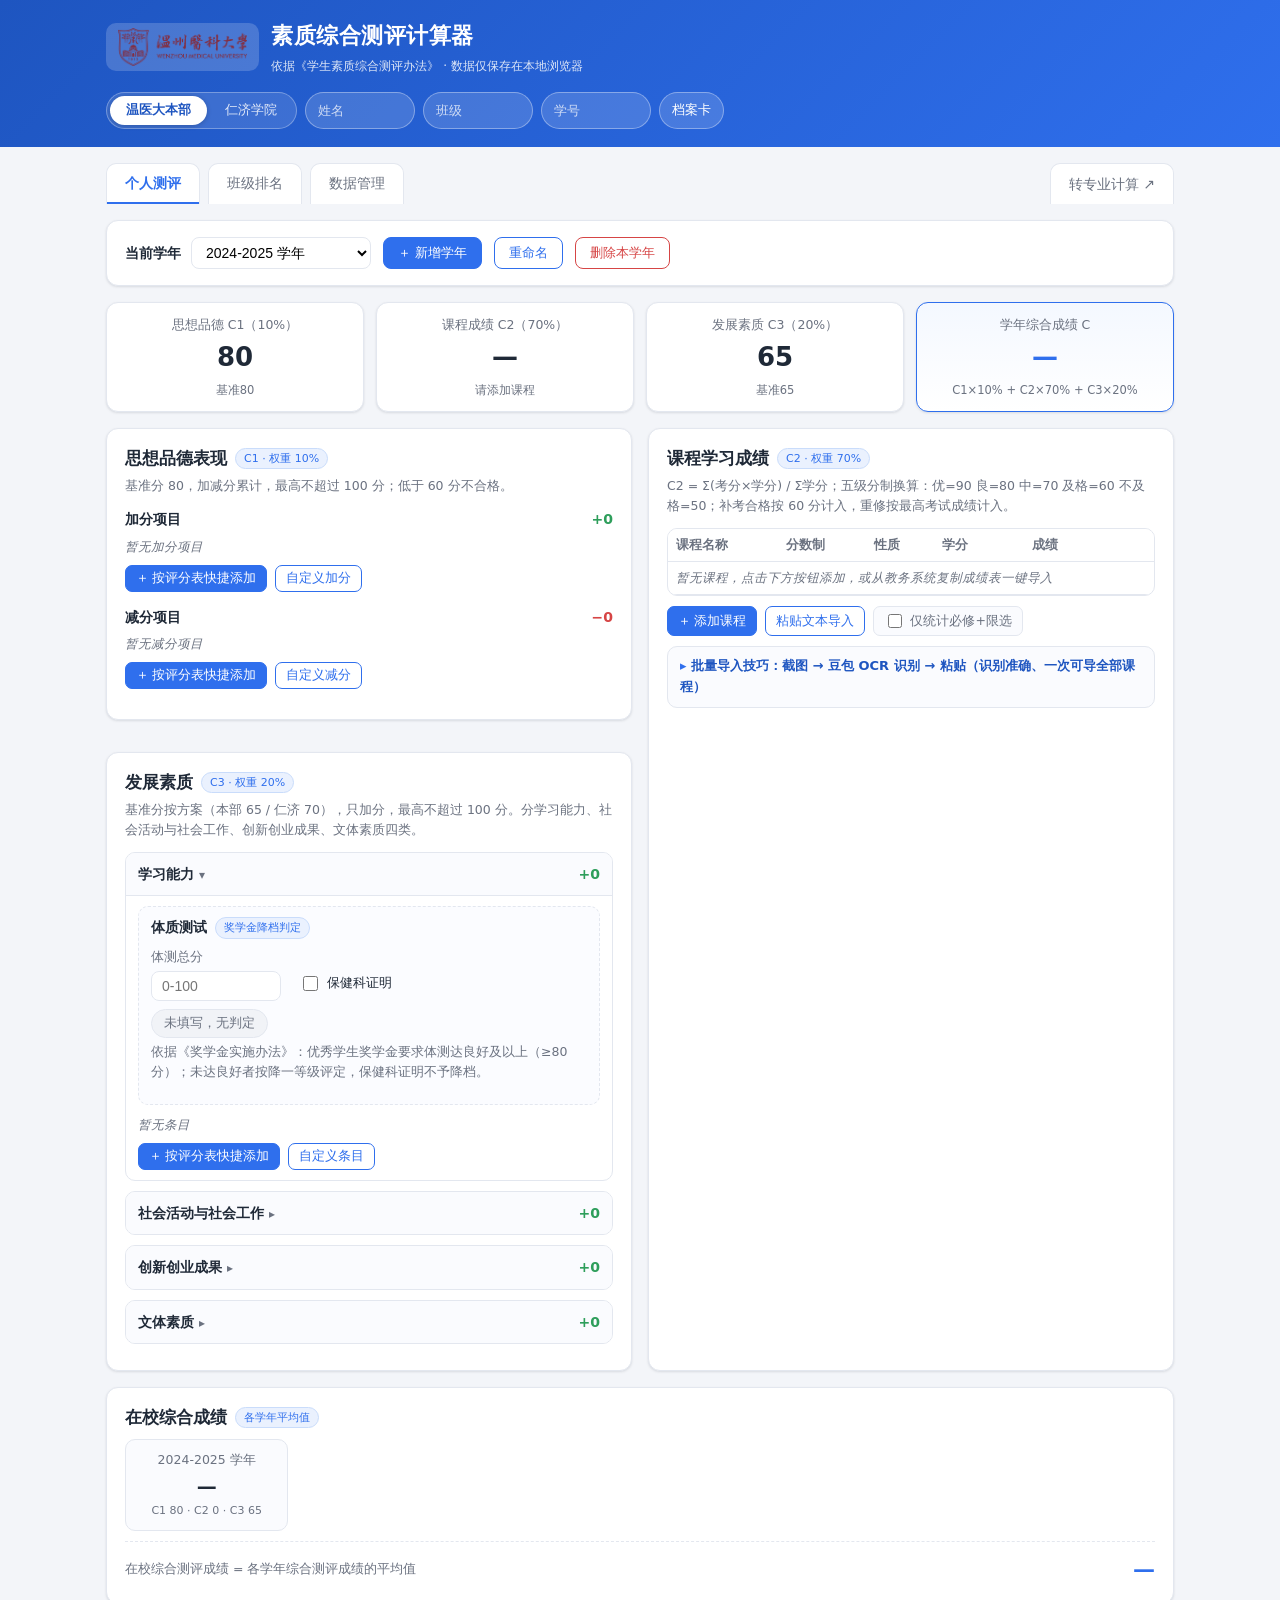
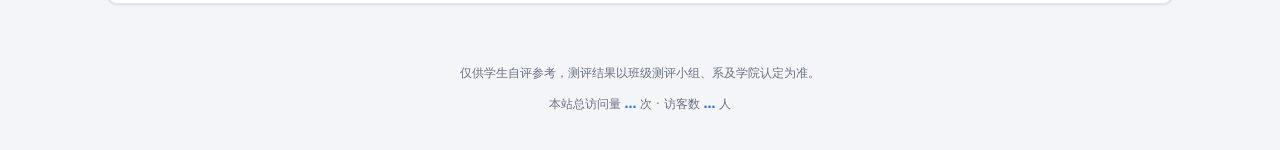
==== index.html @ 92789740 "feat: 接入不蒜子访问统计（PV/UV 显示于页脚）" ====
<!DOCTYPE html>
<html lang="zh-CN">
<head>
  <meta charset="UTF-8">
  <meta name="viewport" content="width=device-width, initial-scale=1.0">
  <title>学生素质综合测评计算器</title>
  <link rel="icon" href="resource/红色透明底方图.png">
  <link rel="stylesheet" href="css/style.css">
</head>
<body>
  <header class="topbar">
    <div class="wrap topbar-inner">
      <div class="brand">
        <img class="logo" src="resource/红色透明底长图.png" alt="温州医科大学校徽">
        <div class="brand-titles">
          <h1>素质综合测评计算器</h1>
          <p class="sub">依据《学生素质综合测评办法》 · 数据仅保存在本地浏览器</p>
        </div>
      </div>
      <div class="profile">
        <div class="seg" id="scheme-select" role="radiogroup" aria-label="选择测评方案（评分表、基准分随方案切换）">
          <label class="seg-option">
            <input type="radio" name="scheme" value="benbu">
            <span>温医大本部</span>
          </label>
          <label class="seg-option">
            <input type="radio" name="scheme" value="renji">
            <span>仁济学院</span>
          </label>
        </div>
        <input type="text" id="profile-name" placeholder="姓名" maxlength="20" title="姓名">
        <input type="text" id="profile-class" placeholder="班级" maxlength="30" title="班级">
        <input type="text" id="profile-id" placeholder="学号" maxlength="20" title="学号">
        <button class="top-btn" id="btn-open-archive" type="button" title="个人档案卡：建立 / 载入 / 导入">档案卡</button>
      </div>
    </div>
  </header>

  <nav class="tabs wrap">
    <button class="tab-btn active" data-tab="assess">个人测评</button>
    <button class="tab-btn" data-tab="rank">班级排名</button>
    <button class="tab-btn" data-tab="manage">数据管理</button>
    <a class="tab-btn" href="transfer.html" title="转专业考核计算器（本部各学院 / 仁济学院）">转专业计算 ↗</a>
  </nav>

  <main class="wrap">
    <!-- ============ Tab 1 个人测评 ============ -->
    <section id="tab-assess" class="tab-pane active">
      <div class="year-bar card">
        <label for="year-select">当前学年</label>
        <select id="year-select"></select>
        <button class="btn" id="btn-add-year" type="button">＋ 新增学年</button>
        <button class="btn ghost" id="btn-rename-year" type="button">重命名</button>
        <button class="btn danger ghost" id="btn-del-year" type="button">删除本学年</button>
      </div>

      <!-- 学年结果概览 -->
      <div class="result-grid" id="year-overview"></div>

      <div class="cols">
        <!-- C1 -->
        <div class="card section" id="section-c1">
          <h2>思想品德表现 <span class="tag">C1 · 权重 10%</span></h2>
          <p class="hint">基准分 80，加减分累计，最高不超过 100 分；低于 60 分不合格。</p>
          <div class="sub-block">
            <div class="sub-head">
              <h3>加分项目</h3>
              <span class="mini-total" id="c1-add-total">+0</span>
            </div>
            <div class="items" id="c1-add-list"></div>
            <div class="row-actions">
              <button class="btn small" data-quick="c1_add" type="button">＋ 按评分表快捷添加</button>
              <button class="btn small ghost" data-custom="c1_add" type="button">自定义加分</button>
            </div>
          </div>
          <div class="sub-block">
            <div class="sub-head">
              <h3>减分项目</h3>
              <span class="mini-total minus" id="c1-sub-total">−0</span>
            </div>
            <div class="items" id="c1-sub-list"></div>
            <div class="row-actions">
              <button class="btn small" data-quick="c1_sub" type="button">＋ 按评分表快捷添加</button>
              <button class="btn small ghost" data-custom="c1_sub" type="button">自定义减分</button>
            </div>
          </div>
        </div>

        <!-- C2 -->
        <div class="card section" id="section-c2">
          <h2>课程学习成绩 <span class="tag">C2 · 权重 70%</span></h2>
          <p class="hint">C2 = Σ(考分×学分) / Σ学分；五级分制换算：优=90 良=80 中=70 及格=60 不及格=50；补考合格按 60 分计入，重修按最高考试成绩计入。</p>
          <div class="course-table-wrap">
            <table class="course-table">
              <thead>
                <tr>
                  <th>课程名称</th>
                  <th>分数制</th>
                  <th>性质</th>
                  <th class="num">学分</th>
                  <th class="num">成绩</th>
                  <th class="op"></th>
                </tr>
              </thead>
              <tbody id="course-body"></tbody>
            </table>
          </div>
          <div class="row-actions">
            <button class="btn small" id="btn-add-course" type="button">＋ 添加课程</button>
            <button class="btn small ghost" id="btn-import-jw" type="button">粘贴文本导入</button>
            <label class="c2-onlyreq" title="与教务系统导出/测评口径一致：排除任意选修课">
              <input type="checkbox" id="c2-only-required"> 仅统计必修+限选
            </label>
          </div>
          <div class="c2-stat" id="c2-stat"></div>
          <details class="batch-help" id="batch-help">
            <summary>批量导入技巧：截图 → 豆包 OCR 识别 → 粘贴（识别准确、一次可导全部课程）</summary>
            <div class="batch-help-body">
              <ol class="batch-steps">
                <li>在教务系统"学生成绩查询"页截图（务必包含表头行，可整页截图）</li>
                <li>打开豆包（www.doubao.com），把截图发过去，并粘贴下方提示词（可一键复制）</li>
                <li>豆包会输出制表符分隔的成绩表，全选复制</li>
                <li>回到本页 → 点"粘贴文本导入" → Ctrl+V 粘贴 → 自动解析导入</li>
              </ol>
              <div class="prompt-actions">
                <button class="btn small" id="btn-copy-prompt" type="button">一键复制提示词</button>
                <button class="btn small ghost" id="btn-toggle-prompt" type="button">查看 / 收起提示词</button>
              </div>
              <pre class="prompt-text" id="ocr-prompt-text" hidden></pre>
              <p class="hint" id="prompt-copied-msg" style="color:var(--ok);margin-top:6px"></p>
            </div>
          </details>
        </div>

        <!-- C3 -->
        <div class="card section" id="section-c3">
          <h2>发展素质 <span class="tag">C3 · 权重 20%</span></h2>
          <p class="hint">基准分按方案（本部 65 / 仁济 70），只加分，最高不超过 100 分。分学习能力、社会活动与社会工作、创新创业成果、文体素质四类。</p>
          <div id="c3-cats"></div>
        </div>
      </div>

      <div class="card overall-card">
        <h2>在校综合成绩 <span class="tag">各学年平均值</span></h2>
        <div id="overall-result"></div>
      </div>
    </section>

    <!-- ============ Tab 2 班级排名 ============ -->
    <section id="tab-rank" class="tab-pane">
      <div class="card">
        <h2>班级测评排名（简易版）</h2>
        <p class="hint">
          录入本班同学姓名与综合测评总分（或从"个人测评"当前学年总分一键带入本人成绩），自动按总分降序排出名次，相同分数并列。
          计算总分的方法：C = C1×10% + C2×70% + C3×20%，见"个人测评"页。
        </p>
        <div class="rank-form">
          <input type="text" id="rank-name" placeholder="姓名" maxlength="20">
          <input type="number" id="rank-total" placeholder="综合总分（如 85.6）" min="0" max="100" step="0.1">
          <button class="btn" id="btn-rank-add" type="button">添加</button>
          <button class="btn ghost" id="btn-rank-me" type="button">带入我的当前学年成绩</button>
          <button class="btn danger ghost" id="btn-rank-clear" type="button">清空</button>
        </div>
        <table class="rank-table">
          <thead>
            <tr><th class="num">名次</th><th>姓名</th><th class="num">总分</th><th class="op"></th></tr>
          </thead>
          <tbody id="rank-body"></tbody>
        </table>
        <p class="hint" id="rank-empty">暂无成员，请先添加。</p>
      </div>
    </section>

    <!-- ============ Tab 3 数据管理 ============ -->
    <section id="tab-manage" class="tab-pane">
      <div class="card">
        <h2>数据管理</h2>
        <p class="hint">
          所有数据保存在本浏览器 localStorage 中，不会上传到任何服务器。建议定期导出备份，或用于在另一台设备上继续使用。
        </p>
        <div class="manage-actions">
          <button class="btn" id="btn-export" type="button">导出 JSON 备份</button>
          <label class="btn ghost file-label">
            导入 JSON 恢复
            <input type="file" id="import-file" accept=".json,application/json" hidden>
          </label>
          <button class="btn danger" id="btn-wipe" type="button">清空全部数据</button>
        </div>
        <p class="hint" id="manage-msg"></p>
        <h3>计算公式速览</h3>
        <ul class="formula-list">
          <li>C1 思想品德表现 = min(100, 80 + 加分 − 减分)，合格线 60。</li>
          <li>C2 课程学习成绩 = Σ(考分 × 学分) / Σ学分（学分加权平均分）。</li>
          <li>C3 发展素质 = min(100, 基准分 + 各类加分)，基准分：本部 65 / 仁济 70。</li>
          <li>学年综合测评成绩 C = C1×10% + C2×70% + C3×20%。</li>
          <li>在校综合测评成绩 = 各学年综合测评成绩的平均值。</li>
        </ul>
      </div>

      <div class="card">
        <h2>个人档案卡 <span class="tag">建立 / 载入 / 导入</span></h2>
        <p class="hint">
          把当前数据（个人信息、测评方案、各学年成绩、班级排名）保存为一张「档案卡」，之后可随时载入或导出；也适合多位同学共用一台设备时分别建档。
        </p>
        <div class="manage-actions">
          <button class="btn" id="btn-manage-archive" type="button">打开档案卡</button>
        </div>
      </div>
    </section>
  </main>

  <!-- ============ 快捷添加模态框 ============ -->
  <div class="modal-mask" id="quick-modal" hidden>
    <div class="modal" role="dialog" aria-modal="true">
      <div class="modal-head">
        <h3 id="quick-modal-title">按评分表快捷添加</h3>
        <button class="modal-close" id="quick-modal-close" type="button" aria-label="关闭">×</button>
      </div>
      <div class="modal-body" id="quick-modal-body"></div>
      <div class="modal-foot">
        <button class="btn ghost" id="quick-modal-cancel" type="button">关闭</button>
      </div>
    </div>
  </div>

  <!-- ============ 自定义条目模态框 ============ -->
  <div class="modal-mask" id="custom-modal" hidden>
    <div class="modal small" role="dialog" aria-modal="true">
      <div class="modal-head">
        <h3 id="custom-modal-title">自定义条目</h3>
        <button class="modal-close" id="custom-modal-close" type="button" aria-label="关闭">×</button>
      </div>
      <div class="modal-body">
        <label class="field">
          <span>项目名称</span>
          <input type="text" id="custom-name" placeholder="如：校级大创项目结题" maxlength="60">
        </label>
        <label class="field">
          <span>分值</span>
          <input type="number" id="custom-points" placeholder="加分填正数，减分填负数" step="0.5">
        </label>
      </div>
      <div class="modal-foot">
        <button class="btn ghost" id="custom-modal-cancel" type="button">取消</button>
        <button class="btn" id="custom-modal-ok" type="button">添加</button>
      </div>
    </div>
  </div>

  <!-- 五级分制成绩提示 -->
  <datalist id="grade-list">
    <option value="优"></option>
    <option value="良"></option>
    <option value="中"></option>
    <option value="及格"></option>
    <option value="不及格"></option>
  </datalist>

  <!-- ============ 教务系统导入模态框 ============ -->
  <div class="modal-mask" id="import-modal" hidden>
    <div class="modal" role="dialog" aria-modal="true">
      <div class="modal-head">
        <h3>从教务系统导入课程</h3>
        <button class="modal-close" id="import-modal-close" type="button" aria-label="关闭">×</button>
      </div>
      <div class="modal-body">
        <p class="hint">
          在教务系统"学生成绩查询"页选中整个成绩表格（先点页面空白处 Ctrl+A 全选，再 Ctrl+C），粘贴到下方后点击"解析并导入"。
          自动识别课程名称、学分、成绩、课程性质（必修/限选/任选）；同一课程重复粘贴会自动跳过。
        </p>
        <textarea id="import-text" rows="8" placeholder="粘贴教务系统复制的成绩表格…" spellcheck="false"></textarea>
        <div id="import-result" class="import-result"></div>
      </div>
      <div class="modal-foot">
        <button class="btn ghost" id="import-modal-cancel" type="button">取消</button>
        <button class="btn" id="import-modal-ok" type="button">解析并导入</button>
      </div>
    </div>
  </div>

  <!-- ============ 个人档案卡模态框 ============ -->
  <div class="modal-mask" id="archive-modal" hidden>
    <div class="modal" role="dialog" aria-modal="true">
      <div class="modal-head">
        <h3>个人档案卡</h3>
        <button class="modal-close" id="archive-modal-close" type="button" aria-label="关闭">×</button>
      </div>
      <div class="modal-body">
        <p class="hint">
          把当前数据保存为一张「档案卡」，随时载入（覆盖当前数据）或导出；也可导入他人分享的档案卡 JSON。
        </p>
        <div class="archive-bar">
          <input type="text" id="archive-name" placeholder="档案名称，如：本人 · 大一" maxlength="30">
          <button class="btn" id="btn-archive-save" type="button">建立档案</button>
          <button class="btn ghost" id="btn-archive-sync" type="button" disabled>同步到当前档案</button>
          <label class="btn ghost file-label">
            导入档案卡文件
            <input type="file" id="archive-file" accept=".json,application/json" hidden>
          </label>
        </div>
        <div class="archive-current" id="archive-current"></div>
        <div class="archive-list" id="archive-list"></div>
        <p class="hint archive-msg" id="archive-msg"></p>
      </div>
      <div class="modal-foot">
        <button class="btn ghost" id="archive-modal-cancel" type="button">关闭</button>
      </div>
    </div>
  </div>

  <footer class="wrap footer">
    <p>仅供学生自评参考，测评结果以班级测评小组、系及学院认定为准。</p>
    <p class="site-stat">本站总访问量 <span id="busuanzi_value_site_pv">…</span> 次 · 访客数 <span id="busuanzi_value_site_uv">…</span> 人</p>
  </footer>

  <script async src="//busuanzi.ibruce.info/busuanzi/2.3/busuanzi.pure.mini.js"></script>
  <script src="js/data.js"></script>
  <script src="js/calc.js"></script>
  <script src="js/storage.js"></script>
  <script src="js/app.js"></script>
</body>
</html>
---- css/style.css ----
/* =========================================================================
 * style.css — 素质综合测评计算器
 * ========================================================================= */

:root {
  --primary: #2f6fed;
  --primary-dark: #1e55c0;
  --danger: #d64545;
  --ok: #2e9e5b;
  --warn: #d97706;
  --bg: #f3f5f9;
  --card: #ffffff;
  --line: #e3e7ef;
  --text: #1f2937;
  --text-soft: #6b7280;
  --radius: 12px;
  --shadow: 0 1px 3px rgba(16, 24, 40, .08), 0 1px 2px rgba(16, 24, 40, .04);
}

* { box-sizing: border-box; }

html, body { margin: 0; padding: 0; }

body {
  font-family: "PingFang SC", "Microsoft YaHei", "Segoe UI", system-ui, -apple-system, sans-serif;
  background: var(--bg);
  color: var(--text);
  font-size: 14px;
  line-height: 1.6;
}

.wrap { max-width: 1100px; margin: 0 auto; padding: 0 16px; }

/* ---------- 顶栏 ---------- */
.topbar { background: linear-gradient(135deg, #1e55c0 0%, #2f6fed 100%); color: #fff; padding: 18px 0; }
.topbar-inner { display: flex; justify-content: space-between; align-items: center; gap: 16px; flex-wrap: wrap; }
.brand { display: flex; align-items: center; gap: 12px; }
.brand .logo { height: 48px; width: auto; flex: none; object-fit: contain; background: rgba(255,255,255,.18); border-radius: 10px; padding: 5px 12px; }
.brand-titles { min-width: 0; }
.brand h1 { margin: 0; font-size: 22px; letter-spacing: .5px; }
.brand .sub { margin: 4px 0 0; font-size: 12px; opacity: .85; }
.profile { display: flex; gap: 8px; flex-wrap: wrap; }
.profile input {
  border: 1px solid rgba(255,255,255,.35); background: rgba(255,255,255,.15); color: #fff;
  border-radius: 999px; padding: 6px 12px; font-size: 13px; width: 110px; outline: none;
}
.profile input::placeholder { color: rgba(255,255,255,.75); }
.profile input:focus { border-color: #fff; background: rgba(255,255,255,.25); }

/* ---------- Tab 导航 ---------- */
.tabs { display: flex; gap: 8px; padding-top: 16px; }
.tab-btn {
  border: 1px solid var(--line); background: var(--card); color: var(--text-soft);
  border-radius: 10px 10px 0 0; padding: 9px 18px; font-size: 14px; cursor: pointer;
  border-bottom: none; font-weight: 500;
}
.tab-btn.active { color: var(--primary); font-weight: 600; box-shadow: 0 -2px 0 var(--primary) inset; }
.tab-pane { display: none; padding: 16px 0 24px; }
.tab-pane.active { display: block; }

/* ---------- 卡片 ---------- */
.card {
  background: var(--card); border: 1px solid var(--line); border-radius: var(--radius);
  box-shadow: var(--shadow); padding: 16px 18px; margin-bottom: 16px;
}
.card h2 { margin: 0 0 4px; font-size: 17px; display: flex; align-items: center; gap: 8px; flex-wrap: wrap; }
.card h3 { margin: 0; font-size: 14px; }
.tag {
  font-size: 11px; font-weight: 500; color: var(--primary);
  background: #eaf1fe; border: 1px solid #c9dcfb; border-radius: 999px; padding: 1px 8px;
}
.hint { color: var(--text-soft); font-size: 12.5px; margin: 4px 0 10px; }

/* ---------- 按钮 ---------- */
.btn {
  border: 1px solid var(--primary); background: var(--primary); color: #fff;
  border-radius: 8px; padding: 6px 14px; font-size: 13px; cursor: pointer; transition: .15s;
}
.btn:hover { background: var(--primary-dark); border-color: var(--primary-dark); }
.btn.ghost { background: transparent; color: var(--primary); }
.btn.ghost:hover { background: #eaf1fe; }
.btn.danger { background: var(--danger); border-color: var(--danger); }
.btn.danger.ghost { background: transparent; color: var(--danger); }
.btn.danger.ghost:hover { background: #fdecec; }
.btn.small { padding: 4px 10px; font-size: 12.5px; border-radius: 7px; }
.btn:disabled { opacity: .5; cursor: not-allowed; }

/* ---------- 学年栏 ---------- */
.year-bar { display: flex; align-items: center; gap: 10px; flex-wrap: wrap; }
.year-bar label { font-weight: 600; }
.year-bar select {
  border: 1px solid var(--line); border-radius: 8px; padding: 6px 10px; font-size: 14px;
  background: #fff; min-width: 180px;
}
.year-bar .btn { margin-left: 2px; }

/* ---------- 结果概览 ---------- */
.result-grid {
  display: grid; grid-template-columns: repeat(4, 1fr); gap: 12px; margin-bottom: 16px;
}
.result-item {
  background: var(--card); border: 1px solid var(--line); border-radius: var(--radius);
  box-shadow: var(--shadow); padding: 12px 14px; text-align: center;
}
.result-item .label { color: var(--text-soft); font-size: 12.5px; }
.result-item .value { font-size: 26px; font-weight: 700; margin-top: 2px; }
.result-item .extra { font-size: 11.5px; color: var(--text-soft); margin-top: 2px; }
.result-item.total { border-color: var(--primary); background: linear-gradient(180deg, #f4f8ff, #fff); }
.result-item.total .value { color: var(--primary); }
.down-badge {
  display: inline-block; margin-left: 8px; padding: 1px 8px; border-radius: 6px;
  background: var(--danger); color: #fff; font-size: 12px; font-weight: 600;
  vertical-align: middle; line-height: 1.6;
}
.result-item.warn { border-color: var(--warn); }
.result-item.warn .value { color: var(--warn); }
.result-item.bad { border-color: var(--danger); }
.result-item.bad .value { color: var(--danger); }

/* ---------- 三卡布局：C1、C3 叠左列，C2 独占右列整高（三卡等宽） ---------- */
.cols {
  display: grid;
  grid-template-columns: 1fr 1fr;
  grid-template-areas:
    "c1 c2"
    "c3 c2";
  gap: 16px;
}
#section-c1 { grid-area: c1; }
#section-c2 { grid-area: c2; }
#section-c3 { grid-area: c3; }
@media (max-width: 900px) {
  .cols {
    grid-template-columns: 1fr;
    grid-template-areas:
      "c1"
      "c2"
      "c3";
  }
}
.section .hint { margin-bottom: 12px; }

/* ---------- 加减分条目 ---------- */
.sub-block { margin-bottom: 14px; }
.sub-head { display: flex; justify-content: space-between; align-items: center; margin-bottom: 6px; }
.mini-total { font-weight: 700; color: var(--ok); }
.mini-total.minus { color: var(--danger); }
.items { display: flex; flex-direction: column; gap: 6px; margin-bottom: 8px; }
.item-row {
  display: flex; align-items: center; gap: 8px; border: 1px solid var(--line);
  border-radius: 8px; padding: 6px 10px; background: #fafbfe;
}
.item-row .item-name { flex: 1; min-width: 0; overflow-wrap: anywhere; }
.item-row .item-points { font-weight: 700; color: var(--ok); white-space: nowrap; }
.item-row.minus .item-points { color: var(--danger); }
.item-row .del {
  border: none; background: none; color: var(--text-soft); cursor: pointer; font-size: 15px;
  padding: 2px 6px; border-radius: 6px;
}
.item-row .del:hover { color: var(--danger); background: #fdecec; }
.row-actions { display: flex; gap: 8px; flex-wrap: wrap; }
.c2-onlyreq {
  display: inline-flex; align-items: center; gap: 5px; font-size: 12.5px; color: var(--text-soft);
  border: 1px solid var(--line); border-radius: 7px; padding: 4px 10px; background: #fafbfe; cursor: pointer;
  user-select: none;
}
.c2-onlyreq input { width: 14px; height: 14px; accent-color: var(--primary); }
.c2-onlyreq:hover { border-color: var(--primary); color: var(--text); }

/* 教务系统导入 */
#import-text {
  width: 100%; border: 1px solid var(--line); border-radius: 8px; padding: 8px 10px;
  font-size: 12.5px; font-family: Consolas, "Courier New", monospace; resize: vertical; box-sizing: border-box;
}
#import-text:focus { outline: none; border-color: var(--primary); }
.import-result { margin-top: 8px; font-size: 12.5px; color: var(--danger); white-space: pre-wrap; }
.import-result.error { color: var(--danger); }


/* 豆包批量导入引导 */
.batch-help {
  margin-top: 10px; border: 1px solid var(--line); border-radius: 10px; background: #fafbfe;
  padding: 0;
}
.batch-help > summary {
  cursor: pointer; padding: 9px 12px; font-size: 13px; color: var(--primary-dark);
  font-weight: 600; user-select: none; list-style: none;
}
.batch-help > summary::before { content: "▸ "; color: var(--primary); }
.batch-help[open] > summary::before { content: "▾ "; }
.batch-help > summary:hover { background: #f2f5fb; border-radius: 10px; }
.batch-help-body { padding: 4px 12px 12px; border-top: 1px dashed var(--line); }
.batch-steps { margin: 8px 0 10px; padding-left: 20px; font-size: 13px; }
.batch-steps li { margin-bottom: 4px; }
.prompt-actions { display: flex; gap: 8px; flex-wrap: wrap; margin-bottom: 8px; }
.prompt-text {
  background: #f6f8fc; border: 1px solid var(--line); border-radius: 8px; padding: 10px 12px;
  font-size: 12px; line-height: 1.7; white-space: pre-wrap; overflow-wrap: break-word;
  font-family: Consolas, "Courier New", monospace; max-height: 260px; overflow-y: auto;
}

/* ---------- 课程表 ---------- */
.course-table-wrap {
  max-height: 280px; overflow: auto; border: 1px solid var(--line); border-radius: 10px;
  margin-bottom: 10px; scrollbar-width: thin; scrollbar-color: #c6ccd6 transparent;
}
.course-table-wrap::-webkit-scrollbar { width: 8px; }
.course-table-wrap::-webkit-scrollbar-thumb { background: #c6ccd6; border-radius: 4px; }
.course-table-wrap::-webkit-scrollbar-track { background: transparent; }
.course-table { width: 100%; border-collapse: collapse; }
.course-table thead th {
  position: sticky; top: 0; z-index: 1; background: #fff;
}
.course-table th, .course-table td {
  border-bottom: 1px solid var(--line); padding: 6px 8px; text-align: left; vertical-align: middle;
}
.course-table th { font-size: 12.5px; color: var(--text-soft); }
.course-table th.num, .course-table td.num { width: 90px; }
.course-table th.op, .course-table td.op { width: 40px; text-align: center; }
.course-table th.scale-cell, .course-table td.scale-cell { width: 92px; }
.course-table th.type-cell, .course-table td.type-cell { width: 82px; }
.course-table input, .course-table select {
  width: 100%; border: 1px solid var(--line); border-radius: 7px; padding: 5px 8px; font-size: 13px;
  background: #fff;
}
.course-table input:focus, .course-table select:focus { outline: none; border-color: var(--primary); }
.course-table .del { border: none; background: none; color: var(--text-soft); cursor: pointer; font-size: 15px; }
.course-table .del:hover { color: var(--danger); }
.c2-stat { font-size: 12.5px; color: var(--text-soft); margin-top: 6px; }
.c2-stat b { color: var(--text); }

/* ---------- C3 分类 ---------- */
.c3-cat { border: 1px solid var(--line); border-radius: 10px; margin-bottom: 10px; overflow: hidden; }
.c3-cat-head {
  display: flex; justify-content: space-between; align-items: center; padding: 10px 12px;
  background: #fafbfe; cursor: pointer; user-select: none;
}
.c3-cat-head:hover { background: #f2f5fb; }
.c3-cat-head .cat-title { font-weight: 600; font-size: 14px; }
.c3-cat-head .cat-total { color: var(--ok); font-weight: 700; }
.c3-cat-body { padding: 10px 12px; border-top: 1px solid var(--line); }

/* ---------- 体测卡片（奖学金降档判定） ---------- */
.pe-card {
  border: 1px dashed var(--line); border-radius: 10px; padding: 10px 12px; margin-bottom: 10px;
  background: #fbfcff;
}
.pe-head { font-weight: 600; font-size: 13.5px; margin-bottom: 8px; display: flex; align-items: center; gap: 8px; }
.pe-row { display: flex; align-items: flex-end; gap: 18px; flex-wrap: wrap; }
.pe-score-label { display: flex; flex-direction: column; gap: 4px; font-size: 12.5px; color: var(--text-soft); }
.pe-score-label input {
  border: 1px solid var(--line); border-radius: 8px; padding: 6px 10px; font-size: 14px; width: 130px;
}
.pe-score-label input:focus { outline: none; border-color: var(--primary); }
.pe-check { display: flex; align-items: center; gap: 6px; font-size: 13px; padding-bottom: 7px; cursor: pointer; user-select: none; }
.pe-check input { width: 15px; height: 15px; accent-color: var(--primary); }
.pe-result { margin-top: 8px; display: flex; align-items: center; gap: 10px; flex-wrap: wrap; }
.pe-badge { display: inline-flex; padding: 3px 12px; border-radius: 999px; font-size: 13px; font-weight: 700; white-space: normal; max-width: 100%; text-align: left; }
.pe-badge.down { background: #fdecec; color: var(--danger); border: 1px solid #f5b5b5; }
.pe-badge.ok { background: #e7f6ee; color: var(--ok); border: 1px solid #b5e3c8; }
.pe-badge.none { background: #f1f3f7; color: var(--text-soft); border: 1px solid var(--line); font-weight: 500; }
.pe-reason { font-size: 12px; color: var(--text-soft); }

/* ---------- 在校成绩 ---------- */
.overall-card h2 { margin-bottom: 8px; }
.overall-grid { display: grid; grid-template-columns: repeat(auto-fill, minmax(150px, 1fr)); gap: 10px; }
.overall-item {
  border: 1px solid var(--line); border-radius: 10px; padding: 10px 12px; text-align: center; background: #fafbfe;
}
.overall-item .y-name { font-size: 12.5px; color: var(--text-soft); }
.overall-item .y-total { font-size: 20px; font-weight: 700; }
.overall-avg {
  margin-top: 10px; border-top: 1px dashed var(--line); padding-top: 10px;
  display: flex; justify-content: space-between; align-items: center; flex-wrap: wrap; gap: 8px;
}
.overall-avg .avg-value { font-size: 22px; font-weight: 800; color: var(--primary); }

/* ---------- 班级排名 ---------- */
.rank-form { display: flex; gap: 8px; flex-wrap: wrap; margin: 10px 0 14px; }
.rank-form input {
  border: 1px solid var(--line); border-radius: 8px; padding: 6px 10px; font-size: 13px; width: 160px;
}
.rank-form input:focus { outline: none; border-color: var(--primary); }
.rank-table { width: 100%; border-collapse: collapse; }
.rank-table th, .rank-table td { border-bottom: 1px solid var(--line); padding: 7px 10px; text-align: left; }
.rank-table th { color: var(--text-soft); font-size: 12.5px; }
.rank-table td.num, .rank-table th.num { width: 90px; }
.rank-table td.op, .rank-table th.op { width: 50px; text-align: center; }
.rank-table tr.me td { background: #eef5ff; }
.rank-top { display: inline-flex; width: 22px; height: 22px; align-items: center; justify-content: center;
  border-radius: 50%; font-size: 12px; font-weight: 700; color: #fff; background: #9ca3af; }
.rank-top.r1 { background: #e6a23c; }
.rank-top.r2 { background: #a8b3c4; }
.rank-top.r3 { background: #c98a5e; }

/* ---------- 数据管理 ---------- */
.manage-actions { display: flex; gap: 10px; flex-wrap: wrap; margin: 10px 0; }
.file-label { display: inline-block; cursor: pointer; }
#manage-msg { color: var(--ok); }
#manage-msg.error { color: var(--danger); }
.formula-list { margin: 6px 0 0; padding-left: 20px; color: var(--text); }
.formula-list li { margin-bottom: 3px; }

/* ---------- 模态框 ---------- */
.modal-mask {
  position: fixed; inset: 0; background: rgba(15, 23, 42, .45); z-index: 100;
  display: flex; align-items: flex-start; justify-content: center; padding: 48px 16px; overflow-y: auto;
}
.modal-mask[hidden] { display: none; }
.modal {
  background: #fff; border-radius: 14px; box-shadow: 0 20px 50px rgba(0,0,0,.2);
  width: 100%; max-width: 720px; max-height: calc(100vh - 96px); display: flex; flex-direction: column;
}
.modal.small { max-width: 420px; }
.modal-head {
  display: flex; justify-content: space-between; align-items: center; padding: 14px 18px;
  border-bottom: 1px solid var(--line);
}
.modal-head h3 { margin: 0; font-size: 15px; }
.modal-close { border: none; background: none; font-size: 22px; line-height: 1; color: var(--text-soft); cursor: pointer; padding: 0 4px; }
.modal-close:hover { color: var(--danger); }
.modal-body { padding: 14px 18px; overflow: auto; }
.modal-foot { display: flex; justify-content: flex-end; gap: 8px; padding: 12px 18px; border-top: 1px solid var(--line); }

/* 快选项列表 */
.quick-group { margin-bottom: 12px; }
.quick-group-title { font-weight: 600; font-size: 13.5px; margin: 0 0 4px; color: var(--text); }
.quick-group-title .q-hint { font-weight: 400; font-size: 12px; color: var(--text-soft); }
.quick-levels { display: flex; flex-wrap: wrap; gap: 6px; }
.q-btn {
  border: 1px solid var(--line); background: #fafbfe; border-radius: 8px; padding: 4px 10px;
  font-size: 12.5px; cursor: pointer; color: var(--text);
}
.q-btn:hover { border-color: var(--primary); color: var(--primary); background: #eaf1fe; }
.q-btn .pts { color: var(--ok); font-weight: 700; }
.matrix-table { width: 100%; border-collapse: collapse; margin: 4px 0 8px; font-size: 12.5px; }
.matrix-table th, .matrix-table td { border: 1px solid var(--line); padding: 4px 6px; text-align: center; }
.matrix-table th { background: #f5f7fb; color: var(--text-soft); font-weight: 500; }
.matrix-table td:first-child { background: #fafbfe; font-weight: 600; text-align: left; white-space: nowrap; }
.matrix-table .q-btn { width: 100%; }

/* 字段 */
.field { display: flex; flex-direction: column; gap: 4px; margin-bottom: 10px; min-width: 0; }
.field span { font-size: 12.5px; color: var(--text-soft); }
.field input {
  border: 1px solid var(--line); border-radius: 8px; padding: 7px 10px; font-size: 14px;
  width: 100%; min-width: 0;
}
.field input:focus { outline: none; border-color: var(--primary); }

.footer { text-align: center; color: var(--text-soft); font-size: 12px; padding: 8px 16px 24px; }
.footer .site-stat { margin-top: 4px; }
.footer .site-stat span { color: var(--primary); font-weight: 600; }

/* 空状态 */
.empty-hint { color: var(--text-soft); font-size: 12.5px; font-style: italic; }

@media (max-width: 640px) {
  .result-grid { grid-template-columns: repeat(2, 1fr); }
  .topbar-inner { flex-direction: column; align-items: flex-start; }
  .brand .logo { height: 40px; }
}

/* ========== 转专业计算器页面 ========== */
a.tab-btn { text-decoration: none; display: inline-block; }
.tabs a.tab-btn { margin-left: auto; }

.top-link {
  border: 1px solid rgba(255,255,255,.35); background: rgba(255,255,255,.15); color: #fff;
  border-radius: 8px; padding: 6px 10px; font-size: 13px; text-decoration: none;
  display: inline-flex; align-items: center; white-space: nowrap;
}
.top-link:hover { background: rgba(255,255,255,.25); border-color: #fff; }

.inline-fields { display: flex; gap: 10px; flex-wrap: wrap; align-items: flex-start; }
.inline-fields .field { flex: 1; min-width: 130px; }
.field.grow { flex: 2 !important; min-width: 220px; }
.field select {
  border: 1px solid var(--line); border-radius: 8px; padding: 7px 10px; font-size: 14px; background: #fff;
  width: 100%; min-width: 0;
}
.field select:focus { outline: none; border-color: var(--primary); }

.input-grid { display: grid; grid-template-columns: repeat(2, 1fr); gap: 14px 18px; }
.field-group {
  border: 1px dashed var(--line); border-radius: 10px; padding: 12px 14px; background: #fbfcff;
  min-width: 0;
}
.field-group h3 {
  margin: 0 0 8px; font-size: 14px; display: flex; align-items: center; gap: 8px; flex-wrap: wrap;
}
.field-group .field { margin-bottom: 0; }
.field-group .inline-fields .field { margin-bottom: 0; }

#qualify-line { margin-top: 8px; }

.detail-table-wrap { overflow-x: auto; }
.detail-table { width: 100%; border-collapse: collapse; margin-top: 4px; }
.detail-table th, .detail-table td {
  border-bottom: 1px solid var(--line); padding: 8px 10px; text-align: left; vertical-align: top;
}
.detail-table thead th { background: #f5f7fb; color: var(--text-soft); font-size: 12.5px; font-weight: 500; }
.detail-table th.num, .detail-table td.num { width: 70px; text-align: center; }
.detail-table td.strong { font-weight: 700; color: var(--primary); }
.detail-table td.cell-note { font-size: 12.5px; color: var(--text-soft); overflow-wrap: anywhere; word-break: break-word; }
.detail-table tr.total-row td { background: #f4f8ff; font-weight: 700; border-top: 2px solid var(--primary); }

.doc-list { margin: 4px 0 10px; padding-left: 20px; }
.doc-list li { margin-bottom: 4px; font-size: 13px; }
#doc-body h3 { margin: 12px 0 4px; }
#doc-body h3:first-child { margin-top: 0; }

.result-notes-list { margin: 8px 0 0; padding-left: 20px; }
.result-notes-list li.warn { color: var(--warn); font-size: 13px; margin-bottom: 3px; }

@media (max-width: 640px) {
  .input-grid { grid-template-columns: 1fr; }
}

/* 平板断点：转专业录入区单列、结果概览两列，避免长选项溢出 */
@media (max-width: 900px) {
  .input-grid { grid-template-columns: 1fr; }
  .result-grid { grid-template-columns: repeat(2, 1fr); }
}

/* =========================================================================
 * 分段单选（本部 / 仁济 方案切换）与 个人档案卡
 * ========================================================================= */
.seg {
  display: inline-flex; align-items: center;
  background: rgba(255,255,255,.12);
  border: 1px solid rgba(255,255,255,.3);
  border-radius: 999px; padding: 3px; gap: 2px;
}
.seg-option { position: relative; display: inline-flex; }
.seg-option input {
  position: absolute; opacity: 0; width: 1px; height: 1px; pointer-events: none;
}
.seg-option span {
  display: inline-flex; align-items: center; justify-content: center;
  padding: 5px 16px; border-radius: 999px; font-size: 13px; line-height: 1.4;
  color: rgba(255,255,255,.85); cursor: pointer; white-space: nowrap; user-select: none;
  transition: color .15s, background .15s, box-shadow .15s;
}
.seg-option:hover span { color: #fff; }
.seg-option input:checked + span {
  background: #fff; color: var(--primary-dark); font-weight: 700;
  box-shadow: 0 1px 5px rgba(0,0,0,.2);
}
.seg-option input:focus-visible + span { outline: 2px solid #fff; outline-offset: 1px; }

.top-btn {
  border: 1px solid rgba(255,255,255,.35); background: rgba(255,255,255,.15); color: #fff;
  border-radius: 999px; padding: 6px 12px; font-size: 13px; cursor: pointer;
  white-space: nowrap; transition: .15s; font-family: inherit; line-height: 1.4;
}
.top-btn:hover { background: rgba(255,255,255,.28); border-color: #fff; }

/* 档案卡 */
.archive-bar { display: flex; gap: 8px; flex-wrap: wrap; margin: 8px 0 14px; }
.archive-bar input {
  flex: 1; min-width: 180px; border: 1px solid var(--line); border-radius: 8px;
  padding: 7px 10px; font-size: 13px; background: #fff;
}
.archive-bar input:focus { outline: none; border-color: var(--primary); }
.archive-list { display: flex; flex-direction: column; gap: 8px; max-height: 320px; overflow-y: auto; }
.archive-item {
  display: flex; align-items: center; justify-content: space-between; gap: 10px;
  border: 1px solid var(--line); border-radius: 10px; padding: 10px 12px; background: #fafbfe;
}
.archive-item-main { min-width: 0; }
.archive-item-name { font-weight: 600; font-size: 13.5px; overflow-wrap: anywhere; }
.archive-item-meta { font-size: 12px; color: var(--text-soft); }
.archive-item-actions { display: flex; gap: 6px; flex-wrap: wrap; flex: none; }
.archive-msg { margin-top: 10px; color: var(--ok); }
.archive-msg.error { color: var(--danger); }
.archive-current {
  display: flex; align-items: center; gap: 8px; flex-wrap: wrap;
  font-size: 12.5px; color: var(--text-soft); margin: 0 0 10px;
}
.archive-current b { color: var(--text); }
.archive-item.current { border-color: var(--primary); background: #eef5ff; }

@media (max-width: 640px) {
  .archive-item { flex-direction: column; align-items: stretch; }
  .archive-item-actions { justify-content: flex-end; }
}
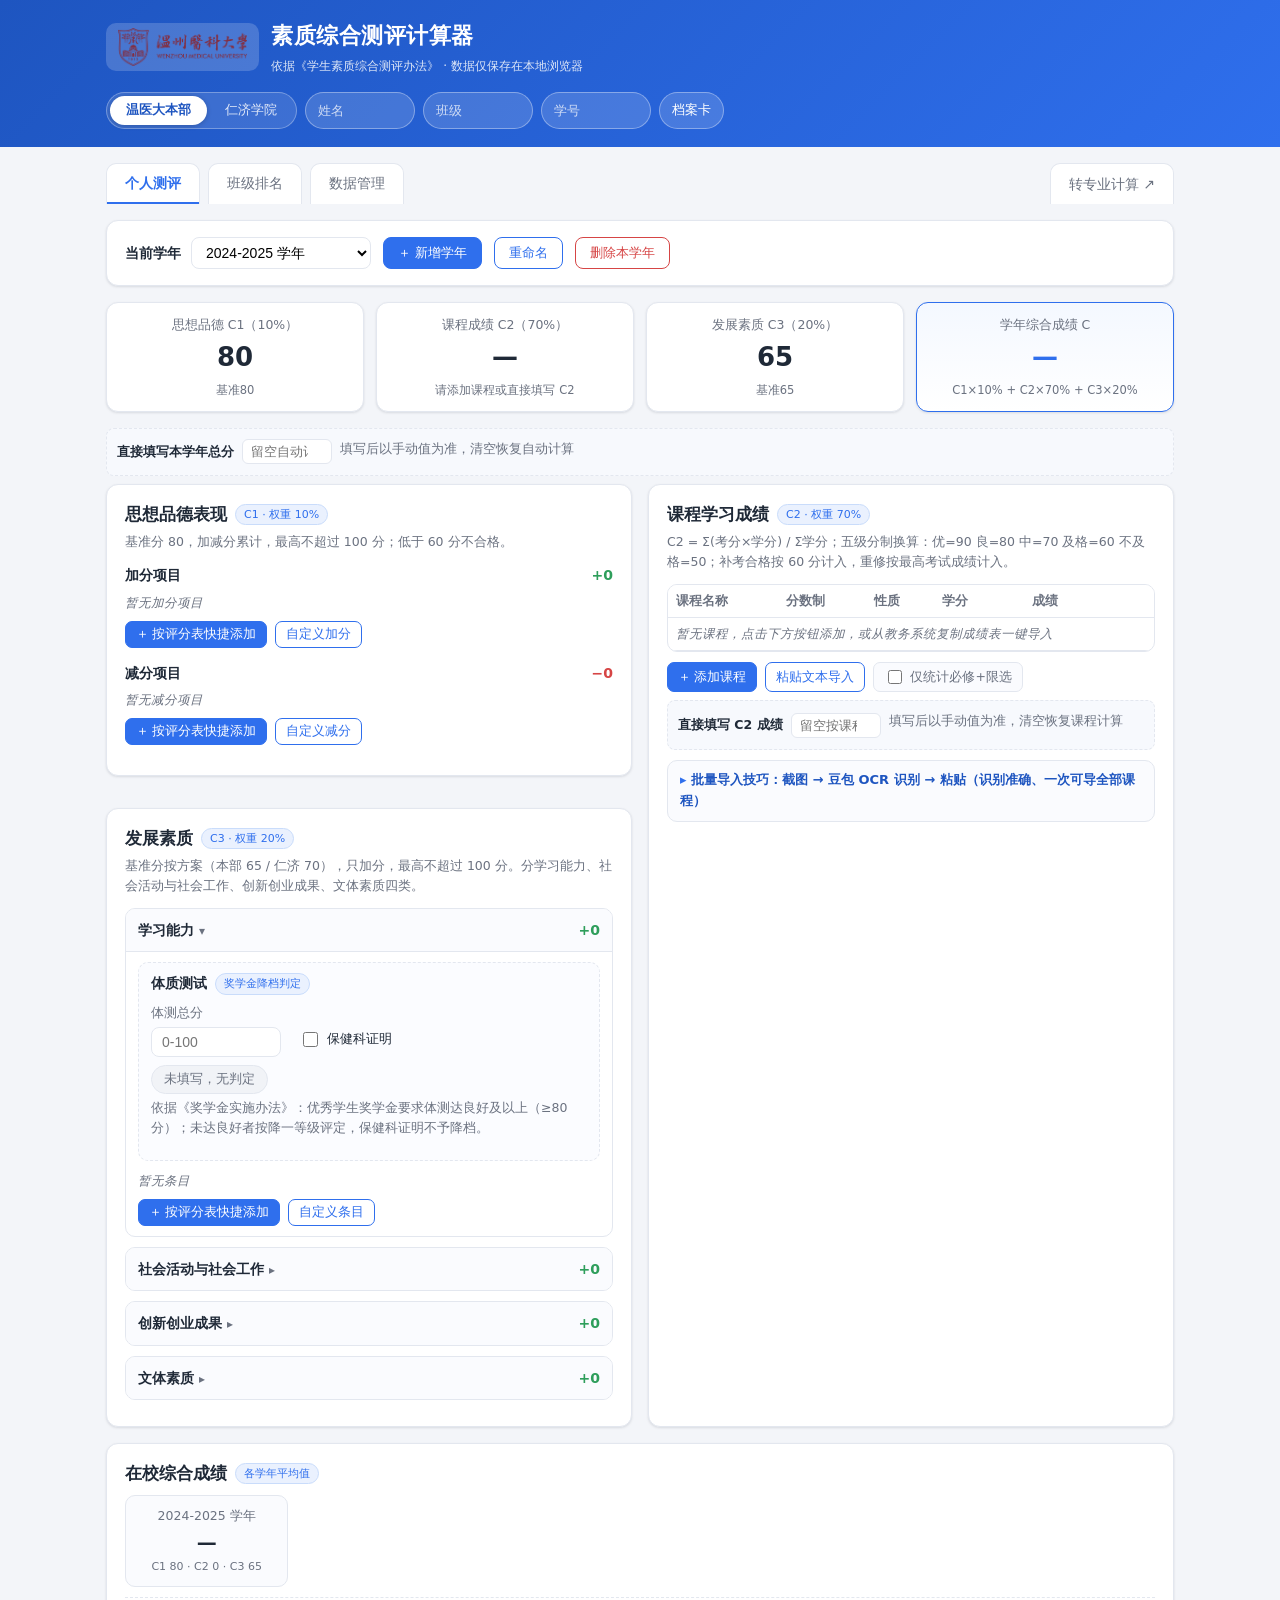
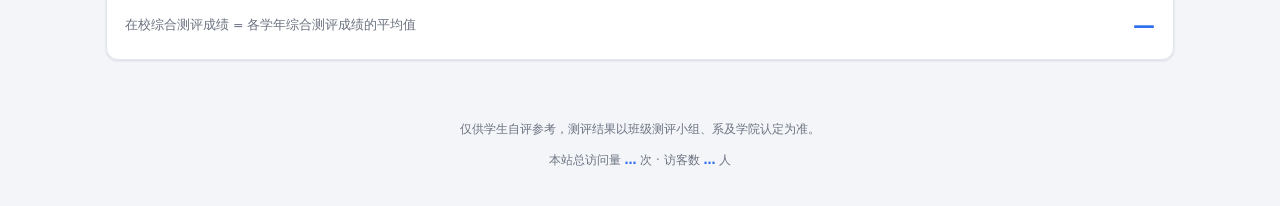
==== commit b7aa6300: "feat: C2 与学年总分支持直接填写（手动值优先，清空恢复自动计算）" ====
--- a/index.html
+++ b/index.html
@@ -56,6 +56,11 @@
 
       <!-- 学年结果概览 -->
       <div class="result-grid" id="year-overview"></div>
+      <div class="manual-row" id="total-manual-row">
+        <label for="total-manual">直接填写本学年总分</label>
+        <input type="number" id="total-manual" min="0" max="100" step="0.1" placeholder="留空自动计算">
+        <span class="hint">填写后以手动值为准，清空恢复自动计算</span>
+      </div>
 
       <div class="cols">
         <!-- C1 -->
@@ -112,6 +117,11 @@
               <input type="checkbox" id="c2-only-required"> 仅统计必修+限选
             </label>
           </div>
+          <div class="manual-row" id="c2-manual-row">
+            <label for="c2-manual">直接填写 C2 成绩</label>
+            <input type="number" id="c2-manual" min="0" max="100" step="0.1" placeholder="留空按课程自动计算">
+            <span class="hint">填写后以手动值为准，清空恢复课程计算</span>
+          </div>
           <div class="c2-stat" id="c2-stat"></div>
           <details class="batch-help" id="batch-help">
             <summary>批量导入技巧：截图 → 豆包 OCR 识别 → 粘贴（识别准确、一次可导全部课程）</summary>
--- a/css/style.css
+++ b/css/style.css
@@ -352,6 +352,20 @@
 .footer .site-stat { margin-top: 4px; }
 .footer .site-stat span { color: var(--primary); font-weight: 600; }
 
+/* 手动填写：C2 成绩 / 学年总分 */
+.manual-row {
+  display: flex; align-items: center; gap: 8px; flex-wrap: wrap;
+  margin: 8px 0; padding: 6px 10px; background: #f7f9fd;
+  border: 1px dashed var(--line); border-radius: 8px; font-size: 12.5px;
+}
+.manual-row label { color: var(--text); font-weight: 600; white-space: nowrap; }
+.manual-row input[type="number"] {
+  width: 90px; border: 1px solid var(--line); border-radius: 6px;
+  padding: 4px 8px; font-size: 13px;
+}
+.manual-row input[type="number"]:focus { outline: none; border-color: var(--primary); }
+.manual-row .hint { color: var(--text-soft); }
+
 /* 空状态 */
 .empty-hint { color: var(--text-soft); font-size: 12.5px; font-style: italic; }
 
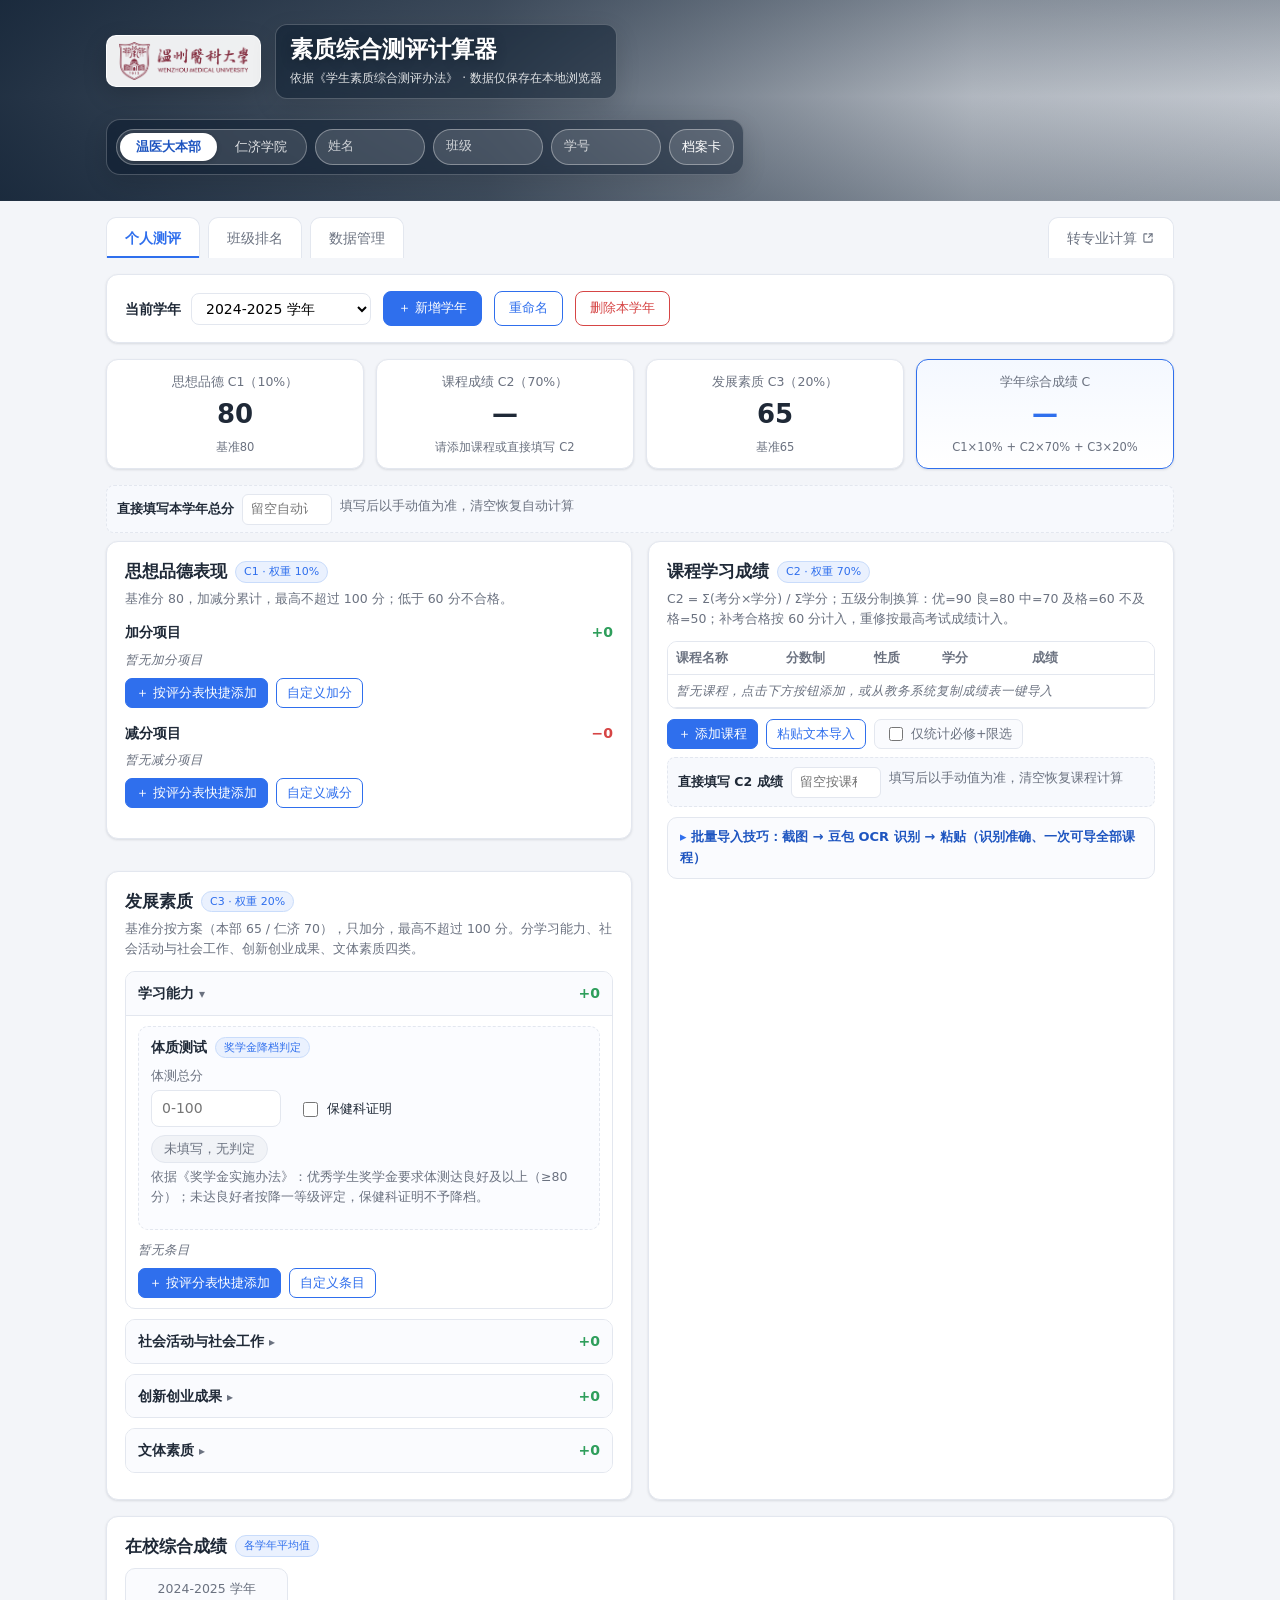
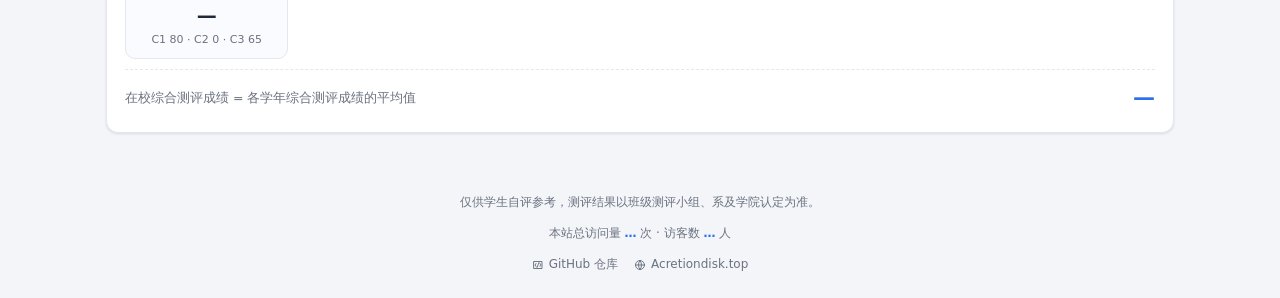
==== commit d421fca8: "feat: 更新顶部横幅与全站视觉样式" ====
--- a/index.html
+++ b/index.html
@@ -3,7 +3,7 @@
 <head>
   <meta charset="UTF-8">
   <meta name="viewport" content="width=device-width, initial-scale=1.0">
-  <title>学生素质综合测评计算器</title>
+  <title>WMU综测转专业计算器</title>
   <link rel="icon" href="resource/红色透明底方图.png">
   <link rel="stylesheet" href="css/style.css">
 </head>
@@ -40,7 +40,10 @@
     <button class="tab-btn active" data-tab="assess">个人测评</button>
     <button class="tab-btn" data-tab="rank">班级排名</button>
     <button class="tab-btn" data-tab="manage">数据管理</button>
-    <a class="tab-btn" href="transfer.html" title="转专业考核计算器（本部各学院 / 仁济学院）">转专业计算 ↗</a>
+    <a class="tab-btn icon-btn" href="transfer.html" title="转专业考核计算器（本部各学院 / 仁济学院）">
+      转专业计算
+      <svg class="icon" viewBox="0 0 24 24" aria-hidden="true"><path d="M14 5h5v5"/><path d="M13 11l6-6"/><path d="M19 14v4a1 1 0 0 1-1 1H6a1 1 0 0 1-1-1V6a1 1 0 0 1 1-1h4"/></svg>
+    </a>
   </nav>
 
   <main class="wrap">
@@ -224,7 +227,7 @@
     <div class="modal" role="dialog" aria-modal="true">
       <div class="modal-head">
         <h3 id="quick-modal-title">按评分表快捷添加</h3>
-        <button class="modal-close" id="quick-modal-close" type="button" aria-label="关闭">×</button>
+        <button class="modal-close icon-btn" id="quick-modal-close" type="button" aria-label="关闭"><svg class="icon" viewBox="0 0 24 24" aria-hidden="true"><path d="M6 6l12 12M18 6 6 18"/></svg></button>
       </div>
       <div class="modal-body" id="quick-modal-body"></div>
       <div class="modal-foot">
@@ -238,7 +241,7 @@
     <div class="modal small" role="dialog" aria-modal="true">
       <div class="modal-head">
         <h3 id="custom-modal-title">自定义条目</h3>
-        <button class="modal-close" id="custom-modal-close" type="button" aria-label="关闭">×</button>
+        <button class="modal-close icon-btn" id="custom-modal-close" type="button" aria-label="关闭"><svg class="icon" viewBox="0 0 24 24" aria-hidden="true"><path d="M6 6l12 12M18 6 6 18"/></svg></button>
       </div>
       <div class="modal-body">
         <label class="field">
@@ -271,7 +274,7 @@
     <div class="modal" role="dialog" aria-modal="true">
       <div class="modal-head">
         <h3>从教务系统导入课程</h3>
-        <button class="modal-close" id="import-modal-close" type="button" aria-label="关闭">×</button>
+        <button class="modal-close icon-btn" id="import-modal-close" type="button" aria-label="关闭"><svg class="icon" viewBox="0 0 24 24" aria-hidden="true"><path d="M6 6l12 12M18 6 6 18"/></svg></button>
       </div>
       <div class="modal-body">
         <p class="hint">
@@ -293,7 +296,7 @@
     <div class="modal" role="dialog" aria-modal="true">
       <div class="modal-head">
         <h3>个人档案卡</h3>
-        <button class="modal-close" id="archive-modal-close" type="button" aria-label="关闭">×</button>
+        <button class="modal-close icon-btn" id="archive-modal-close" type="button" aria-label="关闭"><svg class="icon" viewBox="0 0 24 24" aria-hidden="true"><path d="M6 6l12 12M18 6 6 18"/></svg></button>
       </div>
       <div class="modal-body">
         <p class="hint">
@@ -321,9 +324,20 @@
   <footer class="wrap footer">
     <p>仅供学生自评参考，测评结果以班级测评小组、系及学院认定为准。</p>
     <p class="site-stat">本站总访问量 <span id="busuanzi_value_site_pv">…</span> 次 · 访客数 <span id="busuanzi_value_site_uv">…</span> 人</p>
+    <p class="project-links">
+      <a href="https://github.com/AnAcretiondisk9986/WMU-C.A.-Calculator" target="_blank" rel="noopener noreferrer">
+        <svg class="icon" viewBox="0 0 24 24" aria-hidden="true"><path d="M4 5h16v14H4z"/><path d="M8 9l-2 3 2 3M16 9l2 3-2 3M14 7l-4 10"/></svg>
+        GitHub 仓库
+      </a>
+      <a href="https://acretiondisk.top/" target="_blank" rel="noopener noreferrer">
+        <svg class="icon" viewBox="0 0 24 24" aria-hidden="true"><circle cx="12" cy="12" r="9"/><path d="M3 12h18M12 3a14 14 0 0 1 0 18M12 3a14 14 0 0 0 0 18"/></svg>
+        Acretiondisk.top
+      </a>
+    </p>
   </footer>
 
   <script async src="//busuanzi.ibruce.info/busuanzi/2.3/busuanzi.pure.mini.js"></script>
+  <script src="js/busuanzi-offset.js"></script>
   <script src="js/data.js"></script>
   <script src="js/calc.js"></script>
   <script src="js/storage.js"></script>
--- a/css/style.css
+++ b/css/style.css
@@ -1,6 +1,49 @@
 /* =========================================================================
  * style.css — 素质综合测评计算器
  * ========================================================================= */
+
+@font-face {
+  font-family: "HarmonyOS Sans SC";
+  src: url("../fonts/HarmonyOS Sans/HarmonyOS_Sans_SC/HarmonyOS_Sans_SC_Thin.ttf") format("truetype");
+  font-style: normal;
+  font-weight: 100;
+  font-display: swap;
+}
+@font-face {
+  font-family: "HarmonyOS Sans SC";
+  src: url("../fonts/HarmonyOS Sans/HarmonyOS_Sans_SC/HarmonyOS_Sans_SC_Light.ttf") format("truetype");
+  font-style: normal;
+  font-weight: 300;
+  font-display: swap;
+}
+@font-face {
+  font-family: "HarmonyOS Sans SC";
+  src: url("../fonts/HarmonyOS Sans/HarmonyOS_Sans_SC/HarmonyOS_Sans_SC_Regular.ttf") format("truetype");
+  font-style: normal;
+  font-weight: 400;
+  font-display: swap;
+}
+@font-face {
+  font-family: "HarmonyOS Sans SC";
+  src: url("../fonts/HarmonyOS Sans/HarmonyOS_Sans_SC/HarmonyOS_Sans_SC_Medium.ttf") format("truetype");
+  font-style: normal;
+  font-weight: 500;
+  font-display: swap;
+}
+@font-face {
+  font-family: "HarmonyOS Sans SC";
+  src: url("../fonts/HarmonyOS Sans/HarmonyOS_Sans_SC/HarmonyOS_Sans_SC_Bold.ttf") format("truetype");
+  font-style: normal;
+  font-weight: 700;
+  font-display: swap;
+}
+@font-face {
+  font-family: "HarmonyOS Sans SC";
+  src: url("../fonts/HarmonyOS Sans/HarmonyOS_Sans_SC/HarmonyOS_Sans_SC_Black.ttf") format("truetype");
+  font-style: normal;
+  font-weight: 900;
+  font-display: swap;
+}
 
 :root {
   --primary: #2f6fed;
@@ -19,27 +62,42 @@
 
 * { box-sizing: border-box; }
 
+button, input, select, textarea { font: inherit; }
+
 html, body { margin: 0; padding: 0; }
 
 body {
-  font-family: "PingFang SC", "Microsoft YaHei", "Segoe UI", system-ui, -apple-system, sans-serif;
+  font-family: "HarmonyOS Sans SC", "HarmonyOS Sans", "PingFang SC", "Microsoft YaHei", "Segoe UI", system-ui, -apple-system, sans-serif;
   background: var(--bg);
   color: var(--text);
   font-size: 14px;
   line-height: 1.6;
+  font-weight: 400;
 }
 
 .wrap { max-width: 1100px; margin: 0 auto; padding: 0 16px; }
 
-/* ---------- 顶栏 ---------- */
-.topbar { background: linear-gradient(135deg, #1e55c0 0%, #2f6fed 100%); color: #fff; padding: 18px 0; }
-.topbar-inner { display: flex; justify-content: space-between; align-items: center; gap: 16px; flex-wrap: wrap; }
-.brand { display: flex; align-items: center; gap: 12px; }
-.brand .logo { height: 48px; width: auto; flex: none; object-fit: contain; background: rgba(255,255,255,.18); border-radius: 10px; padding: 5px 12px; }
-.brand-titles { min-width: 0; }
-.brand h1 { margin: 0; font-size: 22px; letter-spacing: .5px; }
-.brand .sub { margin: 4px 0 0; font-size: 12px; opacity: .85; }
-.profile { display: flex; gap: 8px; flex-wrap: wrap; }
+/* ---------- 顶部校园横幅 ---------- */
+.topbar {
+  position: relative;
+  min-height: 188px;
+  color: #fff;
+  padding: 24px 0 26px;
+  overflow: hidden;
+  background-image:
+    linear-gradient(90deg, rgba(7, 24, 44, .88) 0%, rgba(7, 24, 44, .68) 38%, rgba(7, 24, 44, .22) 76%, rgba(7, 24, 44, .14) 100%),
+    linear-gradient(180deg, rgba(7, 24, 44, .32) 0%, rgba(7, 24, 44, .08) 48%, rgba(7, 24, 44, .3) 100%),
+    url("../resource/benbu.jpg");
+  background-size: cover;
+  background-position: center 56%;
+}
+.topbar-inner { position: relative; z-index: 1; display: flex; justify-content: space-between; align-items: center; gap: 20px; flex-wrap: wrap; }
+.brand { display: flex; align-items: center; gap: 14px; min-width: min(100%, 460px); }
+.brand .logo { height: 52px; width: auto; flex: none; object-fit: contain; background: rgba(255,255,255,.92); border: 1px solid rgba(255,255,255,.92); border-radius: 10px; padding: 6px 12px; box-shadow: 0 8px 24px rgba(0,0,0,.16); }
+.brand-titles { min-width: 0; padding: 10px 14px 11px; border: 1px solid rgba(255,255,255,.22); border-radius: 12px; background: rgba(5, 21, 40, .48); box-shadow: 0 8px 24px rgba(0,0,0,.12); backdrop-filter: blur(6px); }
+.brand h1 { margin: 0; font-size: 23px; line-height: 1.25; letter-spacing: 0; font-weight: 700; text-shadow: 0 2px 12px rgba(0,0,0,.28); }
+.brand .sub { margin: 5px 0 0; font-size: 12px; line-height: 1.5; color: rgba(255,255,255,.86); }
+.profile { display: flex; gap: 8px; flex-wrap: wrap; justify-content: flex-end; padding: 9px; border: 1px solid rgba(255,255,255,.22); border-radius: 14px; background: rgba(5, 21, 40, .46); box-shadow: 0 8px 24px rgba(0,0,0,.12); backdrop-filter: blur(6px); }
 .profile input {
   border: 1px solid rgba(255,255,255,.35); background: rgba(255,255,255,.15); color: #fff;
   border-radius: 999px; padding: 6px 12px; font-size: 13px; width: 110px; outline: none;
@@ -351,6 +409,9 @@
 .footer { text-align: center; color: var(--text-soft); font-size: 12px; padding: 8px 16px 24px; }
 .footer .site-stat { margin-top: 4px; }
 .footer .site-stat span { color: var(--primary); font-weight: 600; }
+.project-links { display: flex; justify-content: center; align-items: center; gap: 16px; flex-wrap: wrap; margin: 6px 0 0; }
+.project-links a { display: inline-flex; align-items: center; gap: 5px; color: var(--text-soft); text-decoration: none; font-weight: 500; }
+.project-links a:hover { color: var(--primary); text-decoration: underline; text-underline-offset: 3px; }
 
 /* 手动填写：C2 成绩 / 学年总分 */
 .manual-row {
@@ -371,8 +432,14 @@
 
 @media (max-width: 640px) {
   .result-grid { grid-template-columns: repeat(2, 1fr); }
-  .topbar-inner { flex-direction: column; align-items: flex-start; }
-  .brand .logo { height: 40px; }
+  .topbar { min-height: 286px; padding: 20px 0 22px; background-position: 58% center; }
+  .topbar-inner { flex-direction: column; align-items: stretch; }
+  .brand { min-width: 0; align-items: flex-start; }
+  .brand .logo { height: 42px; padding: 5px 9px; }
+  .brand h1 { font-size: 20px; }
+  .brand-titles { flex: 1; }
+  .profile { justify-content: flex-start; }
+  .profile input { flex: 1 1 90px; min-width: 0; }
 }
 
 /* ========== 转专业计算器页面 ========== */
@@ -385,6 +452,10 @@
   display: inline-flex; align-items: center; white-space: nowrap;
 }
 .top-link:hover { background: rgba(255,255,255,.25); border-color: #fff; }
+
+.icon { width: 1em; height: 1em; flex: none; display: inline-block; vertical-align: -.14em; fill: none; stroke: currentColor; stroke-width: 1.9; stroke-linecap: round; stroke-linejoin: round; }
+.icon-btn { display: inline-flex; align-items: center; justify-content: center; gap: 6px; }
+.modal-close .icon, .del .icon { width: 1.05em; height: 1.05em; }
 
 .inline-fields { display: flex; gap: 10px; flex-wrap: wrap; align-items: flex-start; }
 .inline-fields .field { flex: 1; min-width: 130px; }
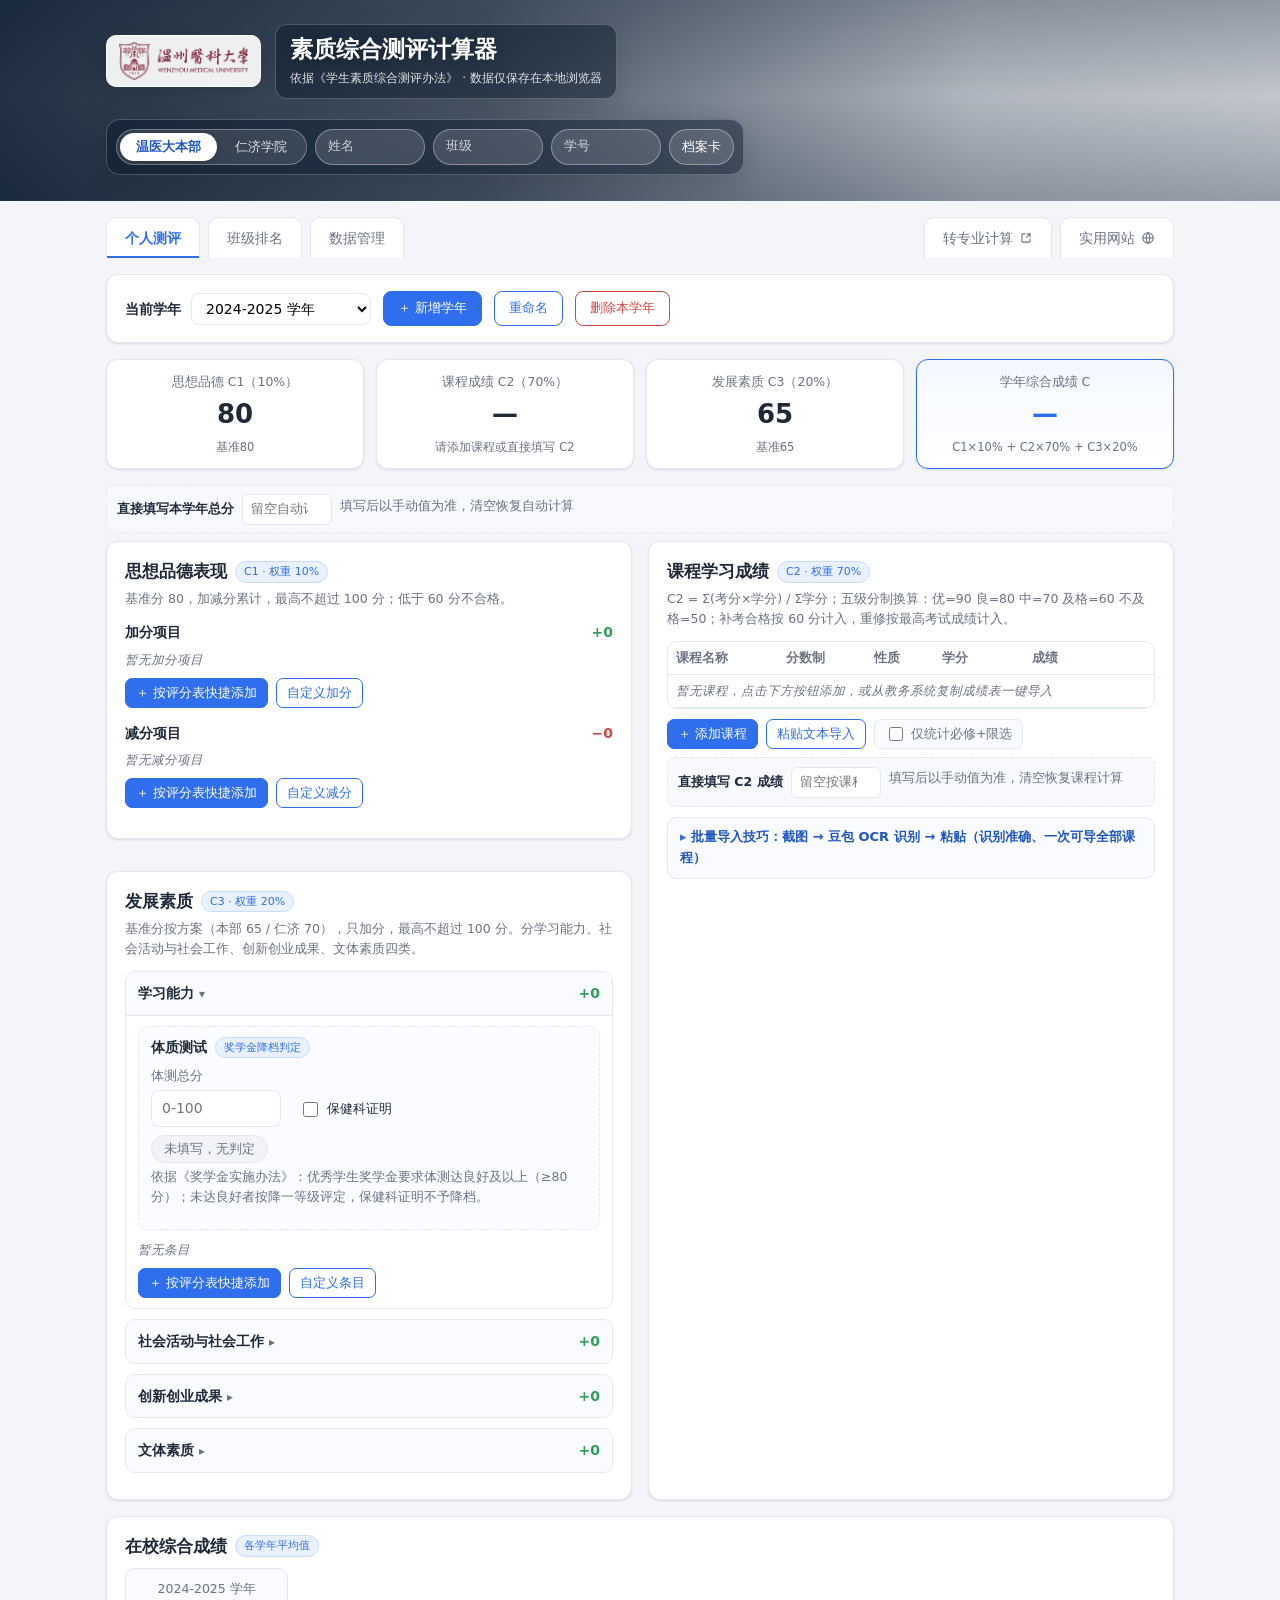
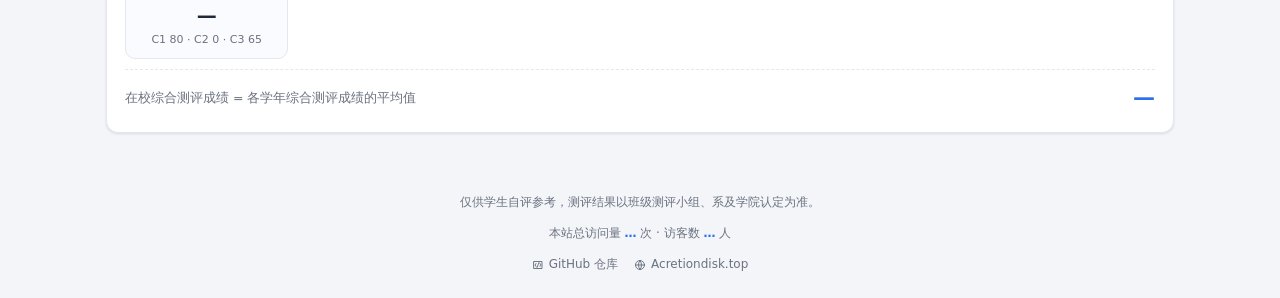
==== commit aac40bc8: "feat: add useful websites directory" ====
--- a/index.html
+++ b/index.html
@@ -40,9 +40,13 @@
     <button class="tab-btn active" data-tab="assess">个人测评</button>
     <button class="tab-btn" data-tab="rank">班级排名</button>
     <button class="tab-btn" data-tab="manage">数据管理</button>
-    <a class="tab-btn icon-btn" href="transfer.html" title="转专业考核计算器（本部各学院 / 仁济学院）">
+    <a class="tab-btn icon-btn tabs-spacer" href="transfer.html" title="转专业考核计算器（本部各学院 / 仁济学院）">
       转专业计算
       <svg class="icon" viewBox="0 0 24 24" aria-hidden="true"><path d="M14 5h5v5"/><path d="M13 11l6-6"/><path d="M19 14v4a1 1 0 0 1-1 1H6a1 1 0 0 1-1-1V6a1 1 0 0 1 1-1h4"/></svg>
+    </a>
+    <a class="tab-btn icon-btn" href="useful.html" title="校园服务与常用学习网站">
+      实用网站
+      <svg class="icon" viewBox="0 0 24 24" aria-hidden="true"><circle cx="12" cy="12" r="9"/><path d="M3 12h18M12 3a14 14 0 0 1 0 18M12 3a14 14 0 0 0 0 18"/></svg>
     </a>
   </nav>
 
--- a/css/style.css
+++ b/css/style.css
@@ -106,11 +106,12 @@
 .profile input:focus { border-color: #fff; background: rgba(255,255,255,.25); }
 
 /* ---------- Tab 导航 ---------- */
-.tabs { display: flex; gap: 8px; padding-top: 16px; }
+.tabs { display: flex; gap: 8px; padding-top: 16px; overflow-x: auto; scrollbar-width: thin; }
 .tab-btn {
   border: 1px solid var(--line); background: var(--card); color: var(--text-soft);
   border-radius: 10px 10px 0 0; padding: 9px 18px; font-size: 14px; cursor: pointer;
   border-bottom: none; font-weight: 500;
+  flex: none; white-space: nowrap;
 }
 .tab-btn.active { color: var(--primary); font-weight: 600; box-shadow: 0 -2px 0 var(--primary) inset; }
 .tab-pane { display: none; padding: 16px 0 24px; }
@@ -443,8 +444,8 @@
 }
 
 /* ========== 转专业计算器页面 ========== */
-a.tab-btn { text-decoration: none; display: inline-block; }
-.tabs a.tab-btn { margin-left: auto; }
+a.tab-btn { text-decoration: none; }
+.tabs .tabs-spacer { margin-left: auto; }
 
 .top-link {
   border: 1px solid rgba(255,255,255,.35); background: rgba(255,255,255,.15); color: #fff;
@@ -570,3 +571,140 @@
   .archive-item { flex-direction: column; align-items: stretch; }
   .archive-item-actions { justify-content: flex-end; }
 }
+
+/* ========== 实用网站页面 ========== */
+.sr-only {
+  position: absolute; width: 1px; height: 1px; padding: 0; margin: -1px;
+  overflow: hidden; clip: rect(0, 0, 0, 0); white-space: nowrap; border: 0;
+}
+
+.useful-top-actions { align-items: center; }
+.useful-main { padding-top: 28px; padding-bottom: 20px; }
+.useful-intro {
+  display: flex; align-items: flex-end; justify-content: space-between; gap: 28px;
+  padding: 0 0 24px; border-bottom: 1px solid var(--line);
+}
+.useful-eyebrow {
+  margin: 0 0 4px; color: var(--primary); font-size: 11px; line-height: 1.4;
+  font-weight: 700; letter-spacing: 0;
+}
+.useful-intro h2 { margin: 0; font-size: 27px; line-height: 1.3; font-weight: 700; }
+.useful-intro > div > p:last-child { margin: 6px 0 0; color: var(--text-soft); }
+.site-search-wrap {
+  width: min(100%, 390px); min-height: 46px; display: flex; align-items: center; gap: 9px;
+  padding: 0 12px; background: #fff; border: 1px solid #d9dee8; border-radius: 8px;
+  box-shadow: 0 3px 12px rgba(16, 24, 40, .06); transition: border-color .15s, box-shadow .15s;
+}
+.site-search-wrap:focus-within { border-color: var(--primary); box-shadow: 0 0 0 3px rgba(47, 111, 237, .12); }
+.site-search-wrap > .icon { width: 19px; height: 19px; color: #8992a3; }
+.site-search-wrap input {
+  width: 100%; min-width: 0; border: 0; outline: 0; background: transparent; color: var(--text);
+  font-size: 14px; line-height: 1.4;
+}
+.site-search-wrap input::-webkit-search-cancel-button { display: none; }
+.site-search-clear {
+  width: 30px; height: 30px; flex: none; padding: 0; border: 0; border-radius: 6px;
+  background: transparent; color: var(--text-soft); cursor: pointer;
+}
+.site-search-clear:hover { color: var(--text); background: #f0f2f6; }
+.site-search-clear[hidden] { display: none; }
+
+.site-toolbar {
+  display: flex; align-items: center; justify-content: space-between; gap: 16px;
+  padding: 18px 0 12px;
+}
+.site-filters { display: flex; align-items: center; gap: 7px; flex-wrap: wrap; }
+.site-filter {
+  min-height: 34px; display: inline-flex; align-items: center; gap: 6px; padding: 6px 11px;
+  border: 1px solid var(--line); border-radius: 7px; background: #fff; color: var(--text-soft);
+  font-size: 12.5px; font-weight: 500; cursor: pointer; transition: .15s;
+}
+.site-filter .icon { width: 15px; height: 15px; }
+.site-filter:hover { color: var(--text); border-color: #bdc5d3; }
+.site-filter[aria-pressed="true"] { color: #fff; border-color: var(--primary); background: var(--primary); }
+.site-filter:focus-visible, .site-card:focus-visible, .site-search-clear:focus-visible {
+  outline: 3px solid rgba(47, 111, 237, .25); outline-offset: 2px;
+}
+.site-status { margin: 0; color: var(--text-soft); font-size: 12.5px; white-space: nowrap; }
+
+.site-group { padding: 25px 0 30px; border-top: 1px solid var(--line); }
+.site-group:first-child { border-top: 0; }
+.site-group-head {
+  display: flex; align-items: center; justify-content: space-between; gap: 16px; margin-bottom: 14px;
+}
+.site-group-title { display: flex; align-items: center; gap: 11px; min-width: 0; }
+.site-group-title h2 { margin: 0; font-size: 18px; line-height: 1.35; font-weight: 700; }
+.site-group-title p { margin: 2px 0 0; color: var(--text-soft); font-size: 12.5px; }
+.site-group-icon, .site-card-mark {
+  display: inline-flex; align-items: center; justify-content: center; flex: none;
+}
+.site-group-icon { width: 38px; height: 38px; border-radius: 8px; }
+.site-group-icon .icon { width: 20px; height: 20px; }
+.site-group-count {
+  flex: none; padding: 3px 8px; border: 1px solid var(--line); border-radius: 6px;
+  background: rgba(255,255,255,.65); color: var(--text-soft); font-size: 11.5px;
+}
+.site-grid { display: grid; grid-template-columns: repeat(3, minmax(0, 1fr)); gap: 10px; }
+.site-card {
+  min-height: 112px; position: relative; display: flex; align-items: flex-start; gap: 12px;
+  padding: 15px 42px 14px 15px; border: 1px solid var(--line); border-radius: 8px;
+  background: #fff; color: var(--text); text-decoration: none;
+  box-shadow: 0 1px 2px rgba(16, 24, 40, .035);
+  transition: transform .16s ease, border-color .16s ease, box-shadow .16s ease;
+}
+.site-card:hover {
+  transform: translateY(-2px); border-color: var(--tone-border);
+  box-shadow: 0 8px 22px rgba(16, 24, 40, .09);
+}
+.site-card-mark {
+  width: 36px; height: 36px; margin-top: 1px; border-radius: 8px;
+  color: var(--tone); background: var(--tone-bg);
+}
+.site-card-icon { width: 19px; height: 19px; fill: none; stroke: currentColor; stroke-width: 1.8; stroke-linecap: round; stroke-linejoin: round; }
+.site-card-copy { display: flex; flex-direction: column; min-width: 0; line-height: 1.4; }
+.site-card-copy strong { font-size: 14px; font-weight: 600; overflow-wrap: anywhere; }
+.site-card-description { margin-top: 4px; color: var(--text-soft); font-size: 12px; }
+.site-card-domain { margin-top: 7px; color: var(--tone); font-size: 11.5px; overflow-wrap: anywhere; }
+.site-card-open {
+  position: absolute; top: 17px; right: 15px; width: 16px; height: 16px;
+  fill: none; stroke: #9aa3b2; stroke-width: 1.8; stroke-linecap: round; stroke-linejoin: round;
+  transition: color .15s, transform .15s;
+}
+.site-card:hover .site-card-open { color: var(--tone); stroke: currentColor; transform: translate(1px, -1px); }
+.tone-blue { --tone: #2563b9; --tone-bg: #eaf2fd; --tone-border: #abc8ed; color: var(--tone); }
+.tone-green { --tone: #247553; --tone-bg: #e8f5ef; --tone-border: #a8d7c3; color: var(--tone); }
+.tone-gold { --tone: #9a640d; --tone-bg: #fbf2df; --tone-border: #e5c98e; color: var(--tone); }
+.tone-red { --tone: #b74747; --tone-bg: #fbecec; --tone-border: #e6b2b2; color: var(--tone); }
+.site-card.tone-blue, .site-card.tone-green, .site-card.tone-gold, .site-card.tone-red { color: var(--text); }
+.site-empty {
+  min-height: 260px; display: flex; flex-direction: column; align-items: center; justify-content: center;
+  color: var(--text-soft); text-align: center;
+}
+.site-empty-icon { width: 32px; height: 32px; margin-bottom: 12px; fill: none; stroke: #9aa3b2; stroke-width: 1.6; stroke-linecap: round; stroke-linejoin: round; }
+.site-empty strong { color: var(--text); font-size: 15px; }
+.site-empty span { margin-top: 3px; font-size: 12.5px; }
+
+@media (max-width: 900px) {
+  .site-grid { grid-template-columns: repeat(2, minmax(0, 1fr)); }
+}
+
+@media (max-width: 640px) {
+  .tabs .tabs-spacer { margin-left: 0; }
+  .useful-main { padding-top: 22px; }
+  .useful-intro { align-items: stretch; flex-direction: column; gap: 18px; }
+  .useful-intro h2 { font-size: 23px; }
+  .site-search-wrap { width: 100%; }
+  .site-toolbar { align-items: flex-start; flex-direction: column; gap: 9px; }
+  .site-filters { flex-wrap: nowrap; width: calc(100% + 16px); padding-right: 16px; overflow-x: auto; }
+  .site-filter { flex: none; }
+  .site-group { padding: 20px 0 24px; }
+  .site-group-head { align-items: flex-start; }
+  .site-group-title p { display: none; }
+  .site-grid { grid-template-columns: 1fr; }
+  .site-card { min-height: 102px; }
+}
+
+@media (prefers-reduced-motion: reduce) {
+  .site-card, .site-card-open { transition: none; }
+  .site-card:hover { transform: none; }
+}
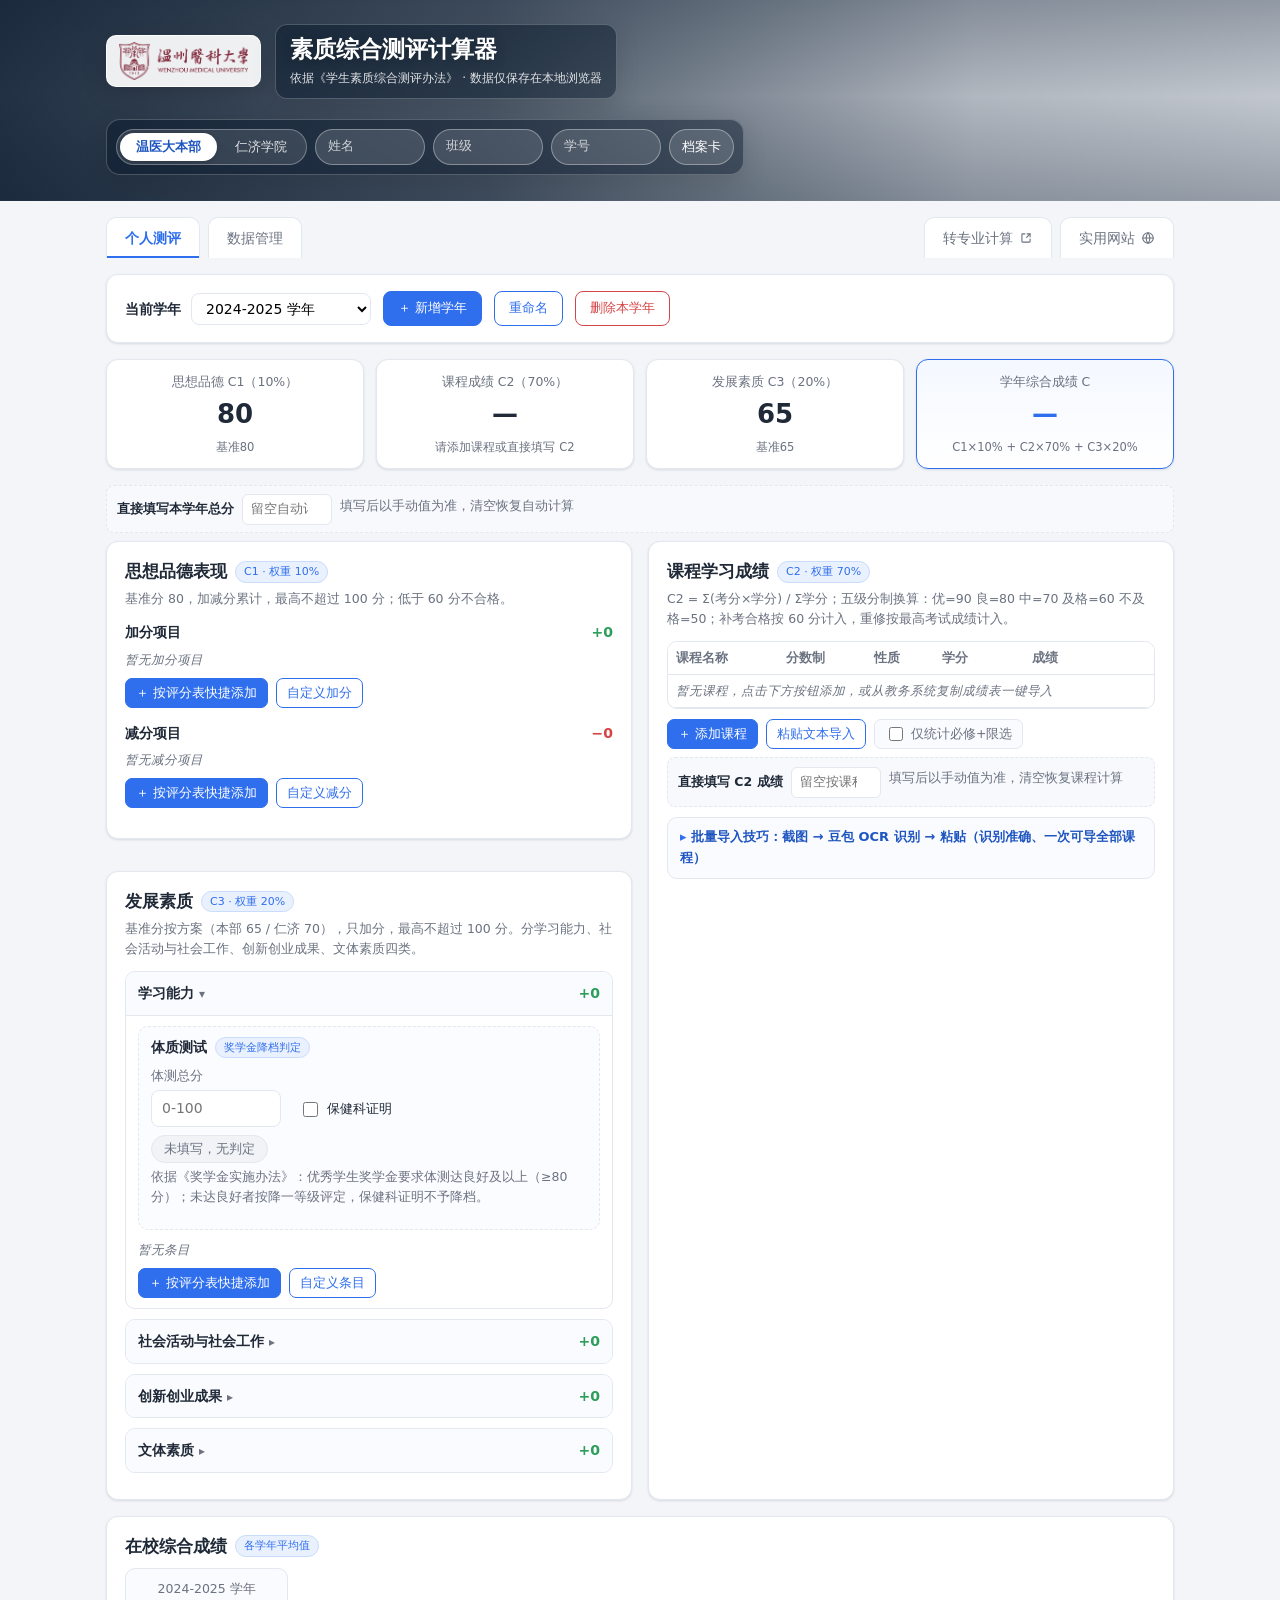
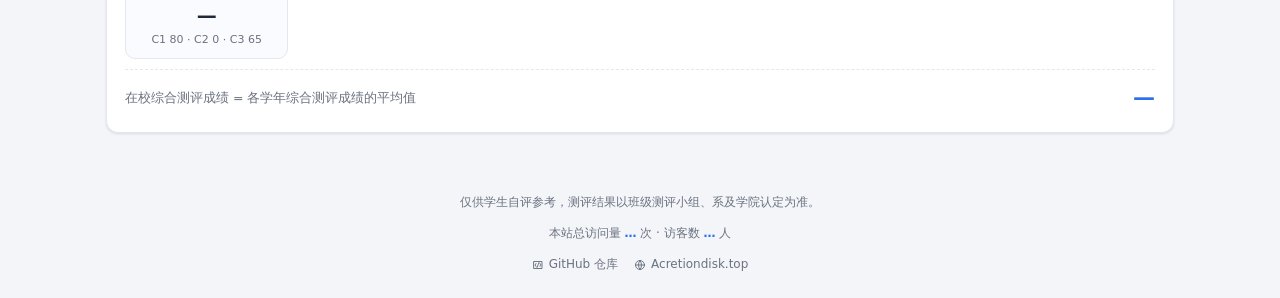
==== commit 4a6eefb5: "feat: remove class ranking" ====
--- a/index.html
+++ b/index.html
@@ -38,7 +38,6 @@
 
   <nav class="tabs wrap">
     <button class="tab-btn active" data-tab="assess">个人测评</button>
-    <button class="tab-btn" data-tab="rank">班级排名</button>
     <button class="tab-btn" data-tab="manage">数据管理</button>
     <a class="tab-btn icon-btn tabs-spacer" href="transfer.html" title="转专业考核计算器（本部各学院 / 仁济学院）">
       转专业计算
@@ -163,32 +162,7 @@
       </div>
     </section>
 
-    <!-- ============ Tab 2 班级排名 ============ -->
-    <section id="tab-rank" class="tab-pane">
-      <div class="card">
-        <h2>班级测评排名（简易版）</h2>
-        <p class="hint">
-          录入本班同学姓名与综合测评总分（或从"个人测评"当前学年总分一键带入本人成绩），自动按总分降序排出名次，相同分数并列。
-          计算总分的方法：C = C1×10% + C2×70% + C3×20%，见"个人测评"页。
-        </p>
-        <div class="rank-form">
-          <input type="text" id="rank-name" placeholder="姓名" maxlength="20">
-          <input type="number" id="rank-total" placeholder="综合总分（如 85.6）" min="0" max="100" step="0.1">
-          <button class="btn" id="btn-rank-add" type="button">添加</button>
-          <button class="btn ghost" id="btn-rank-me" type="button">带入我的当前学年成绩</button>
-          <button class="btn danger ghost" id="btn-rank-clear" type="button">清空</button>
-        </div>
-        <table class="rank-table">
-          <thead>
-            <tr><th class="num">名次</th><th>姓名</th><th class="num">总分</th><th class="op"></th></tr>
-          </thead>
-          <tbody id="rank-body"></tbody>
-        </table>
-        <p class="hint" id="rank-empty">暂无成员，请先添加。</p>
-      </div>
-    </section>
-
-    <!-- ============ Tab 3 数据管理 ============ -->
+    <!-- ============ Tab 2 数据管理 ============ -->
     <section id="tab-manage" class="tab-pane">
       <div class="card">
         <h2>数据管理</h2>
@@ -217,7 +191,7 @@
       <div class="card">
         <h2>个人档案卡 <span class="tag">建立 / 载入 / 导入</span></h2>
         <p class="hint">
-          把当前数据（个人信息、测评方案、各学年成绩、班级排名）保存为一张「档案卡」，之后可随时载入或导出；也适合多位同学共用一台设备时分别建档。
+          把当前数据（个人信息、测评方案、各学年成绩）保存为一张「档案卡」，之后可随时载入或导出；也适合多位同学共用一台设备时分别建档。
         </p>
         <div class="manage-actions">
           <button class="btn" id="btn-manage-archive" type="button">打开档案卡</button>
--- a/css/style.css
+++ b/css/style.css
@@ -333,24 +333,6 @@
   display: flex; justify-content: space-between; align-items: center; flex-wrap: wrap; gap: 8px;
 }
 .overall-avg .avg-value { font-size: 22px; font-weight: 800; color: var(--primary); }
-
-/* ---------- 班级排名 ---------- */
-.rank-form { display: flex; gap: 8px; flex-wrap: wrap; margin: 10px 0 14px; }
-.rank-form input {
-  border: 1px solid var(--line); border-radius: 8px; padding: 6px 10px; font-size: 13px; width: 160px;
-}
-.rank-form input:focus { outline: none; border-color: var(--primary); }
-.rank-table { width: 100%; border-collapse: collapse; }
-.rank-table th, .rank-table td { border-bottom: 1px solid var(--line); padding: 7px 10px; text-align: left; }
-.rank-table th { color: var(--text-soft); font-size: 12.5px; }
-.rank-table td.num, .rank-table th.num { width: 90px; }
-.rank-table td.op, .rank-table th.op { width: 50px; text-align: center; }
-.rank-table tr.me td { background: #eef5ff; }
-.rank-top { display: inline-flex; width: 22px; height: 22px; align-items: center; justify-content: center;
-  border-radius: 50%; font-size: 12px; font-weight: 700; color: #fff; background: #9ca3af; }
-.rank-top.r1 { background: #e6a23c; }
-.rank-top.r2 { background: #a8b3c4; }
-.rank-top.r3 { background: #c98a5e; }
 
 /* ---------- 数据管理 ---------- */
 .manage-actions { display: flex; gap: 10px; flex-wrap: wrap; margin: 10px 0; }
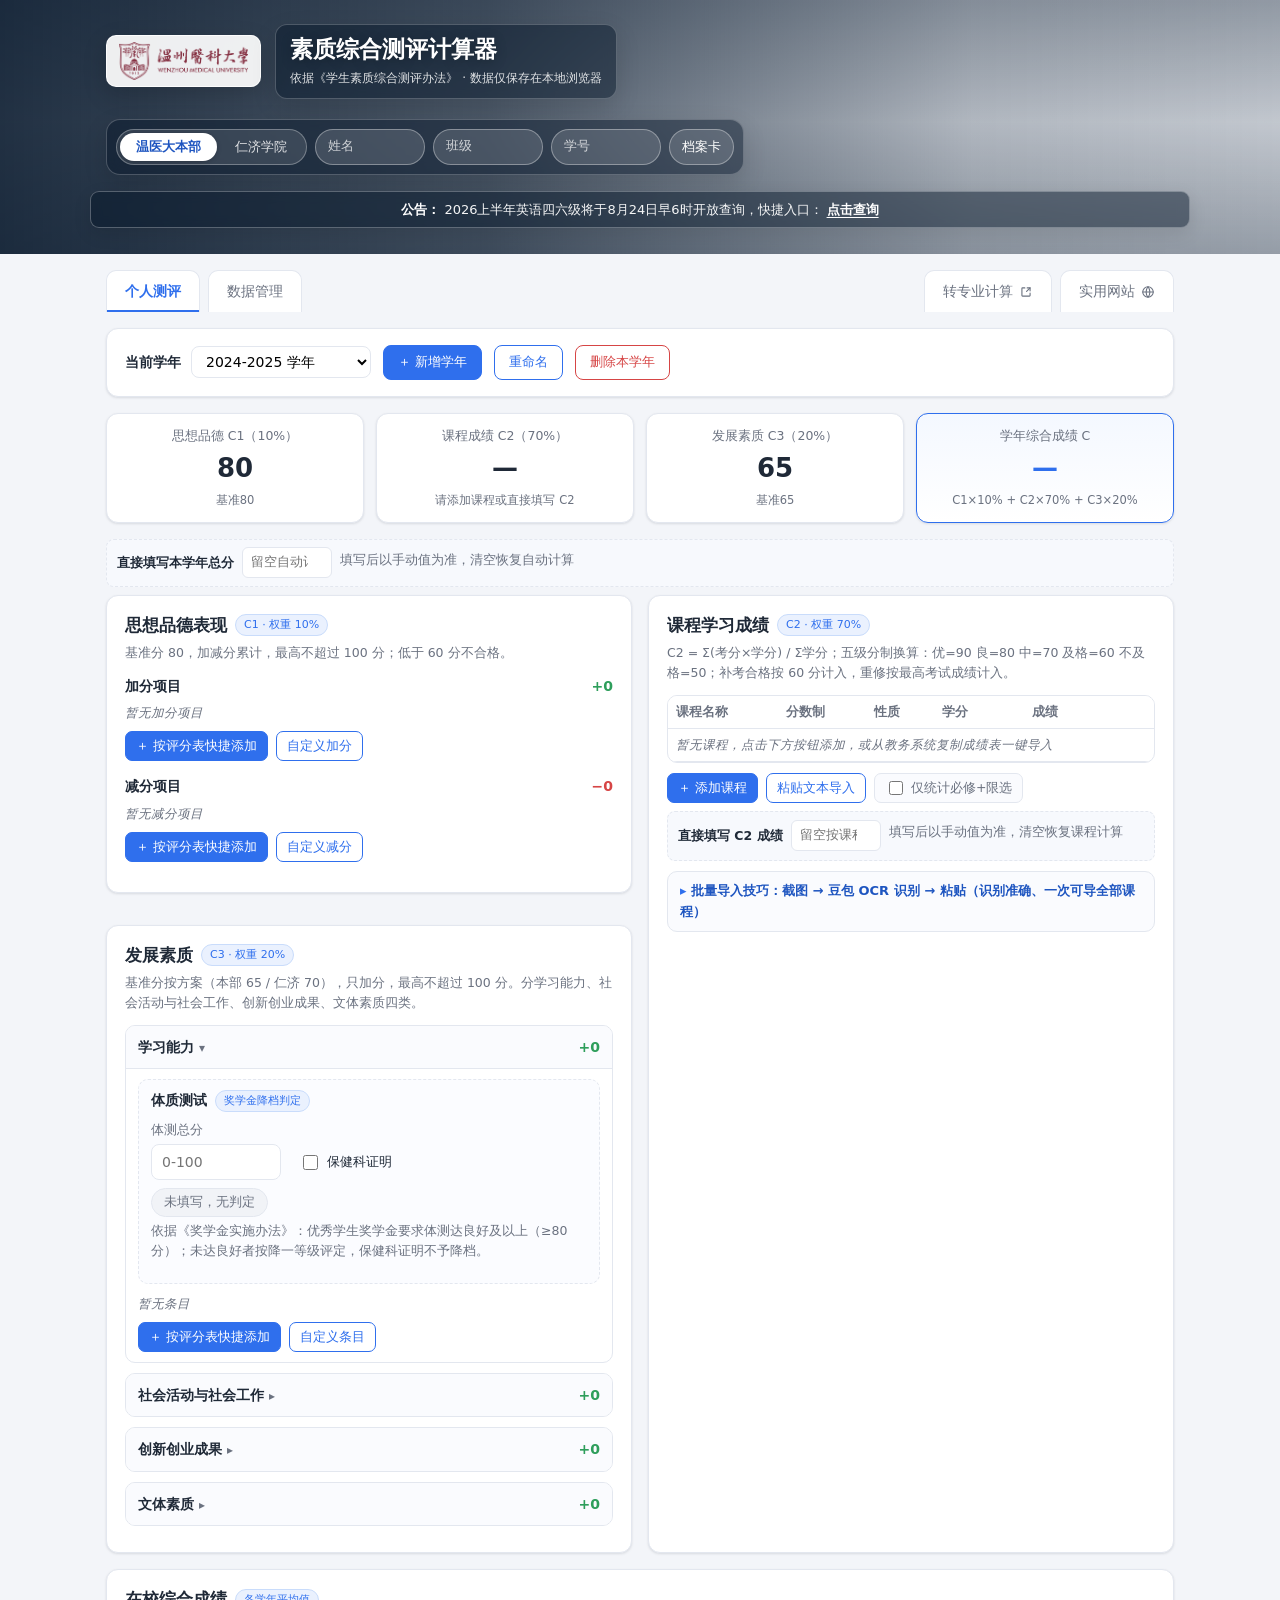
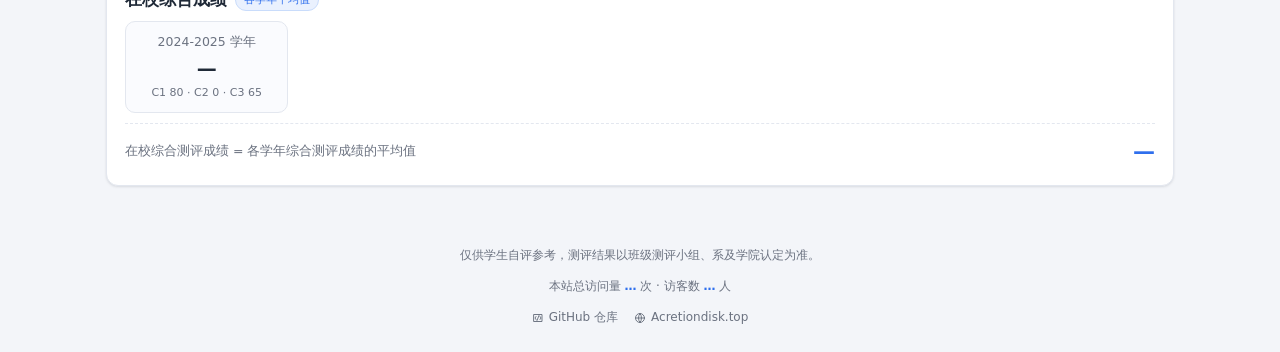
==== commit 8b34c5a6: "feat: add CET announcement to topbars" ====
--- a/index.html
+++ b/index.html
@@ -33,6 +33,11 @@
         <input type="text" id="profile-id" placeholder="学号" maxlength="20" title="学号">
         <button class="top-btn" id="btn-open-archive" type="button" title="个人档案卡：建立 / 载入 / 导入">档案卡</button>
       </div>
+    </div>
+    <div class="wrap topbar-announcement" role="note" aria-label="公告">
+      <span class="announcement-label">公告：</span>
+      <span>2026上半年英语四六级将于8月24日早6时开放查询，快捷入口：</span>
+      <a href="https://cjcx.neea.edu.cn/html1/folder/21033/653-1.htm" target="_blank" rel="noopener noreferrer">点击查询</a>
     </div>
   </header>
 
--- a/css/style.css
+++ b/css/style.css
@@ -92,6 +92,16 @@
   background-position: center 56%;
 }
 .topbar-inner { position: relative; z-index: 1; display: flex; justify-content: space-between; align-items: center; gap: 20px; flex-wrap: wrap; }
+.topbar-announcement {
+  position: relative; z-index: 1; display: flex; justify-content: center; align-items: center; gap: 4px;
+  margin-top: 16px; padding-top: 8px; padding-bottom: 8px; color: rgba(255,255,255,.95);
+  border: 1px solid rgba(255,255,255,.28); border-radius: 9px;
+  background: rgba(5, 21, 40, .48); box-shadow: 0 6px 18px rgba(0,0,0,.1);
+  backdrop-filter: blur(6px); text-align: center; font-size: 13px; line-height: 1.5;
+}
+.topbar-announcement .announcement-label { font-weight: 700; color: #fff; }
+.topbar-announcement a { color: #fff; font-weight: 700; text-underline-offset: 3px; }
+.topbar-announcement a:hover { color: #dbeafe; }
 .brand { display: flex; align-items: center; gap: 14px; min-width: min(100%, 460px); }
 .brand .logo { height: 52px; width: auto; flex: none; object-fit: contain; background: rgba(255,255,255,.92); border: 1px solid rgba(255,255,255,.92); border-radius: 10px; padding: 6px 12px; box-shadow: 0 8px 24px rgba(0,0,0,.16); }
 .brand-titles { min-width: 0; padding: 10px 14px 11px; border: 1px solid rgba(255,255,255,.22); border-radius: 12px; background: rgba(5, 21, 40, .48); box-shadow: 0 8px 24px rgba(0,0,0,.12); backdrop-filter: blur(6px); }
@@ -423,6 +433,7 @@
   .brand-titles { flex: 1; }
   .profile { justify-content: flex-start; }
   .profile input { flex: 1 1 90px; min-width: 0; }
+  .topbar-announcement { margin-top: 14px; padding: 8px 12px; flex-wrap: wrap; }
 }
 
 /* ========== 转专业计算器页面 ========== */
